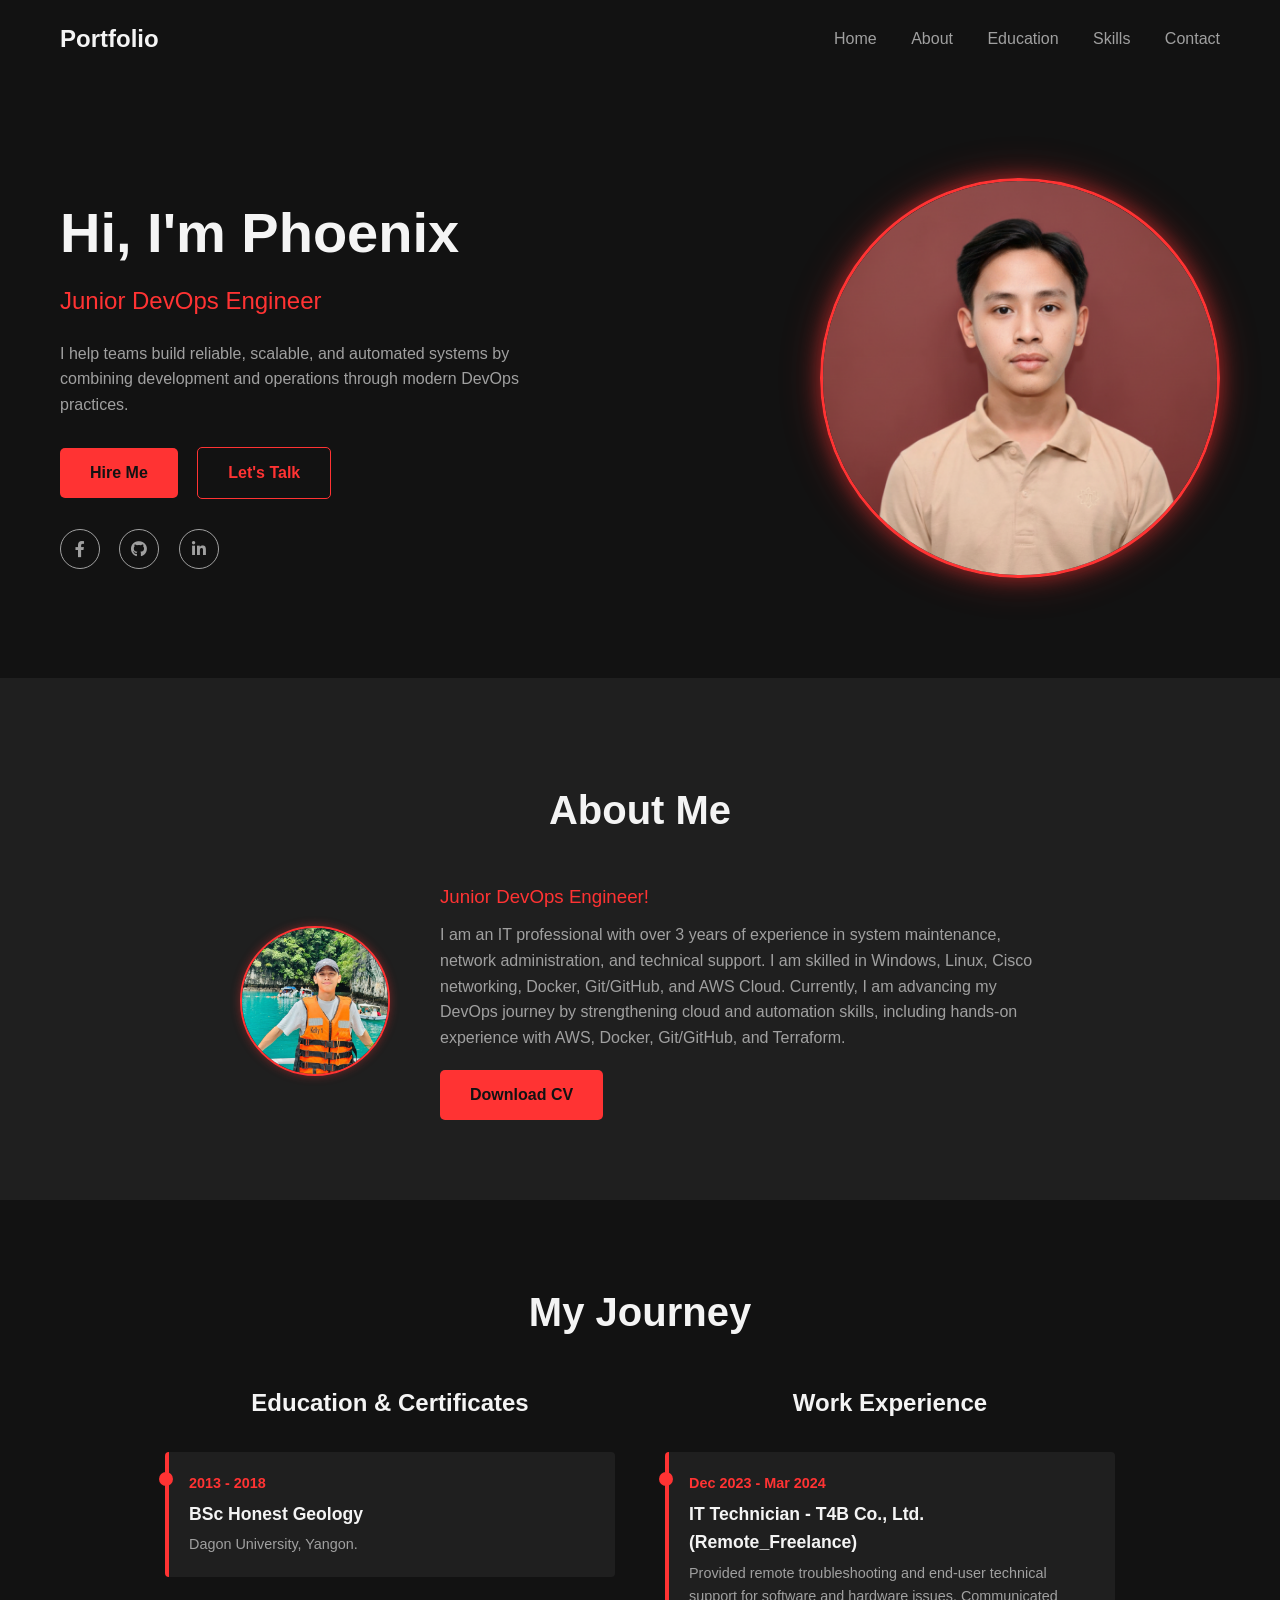
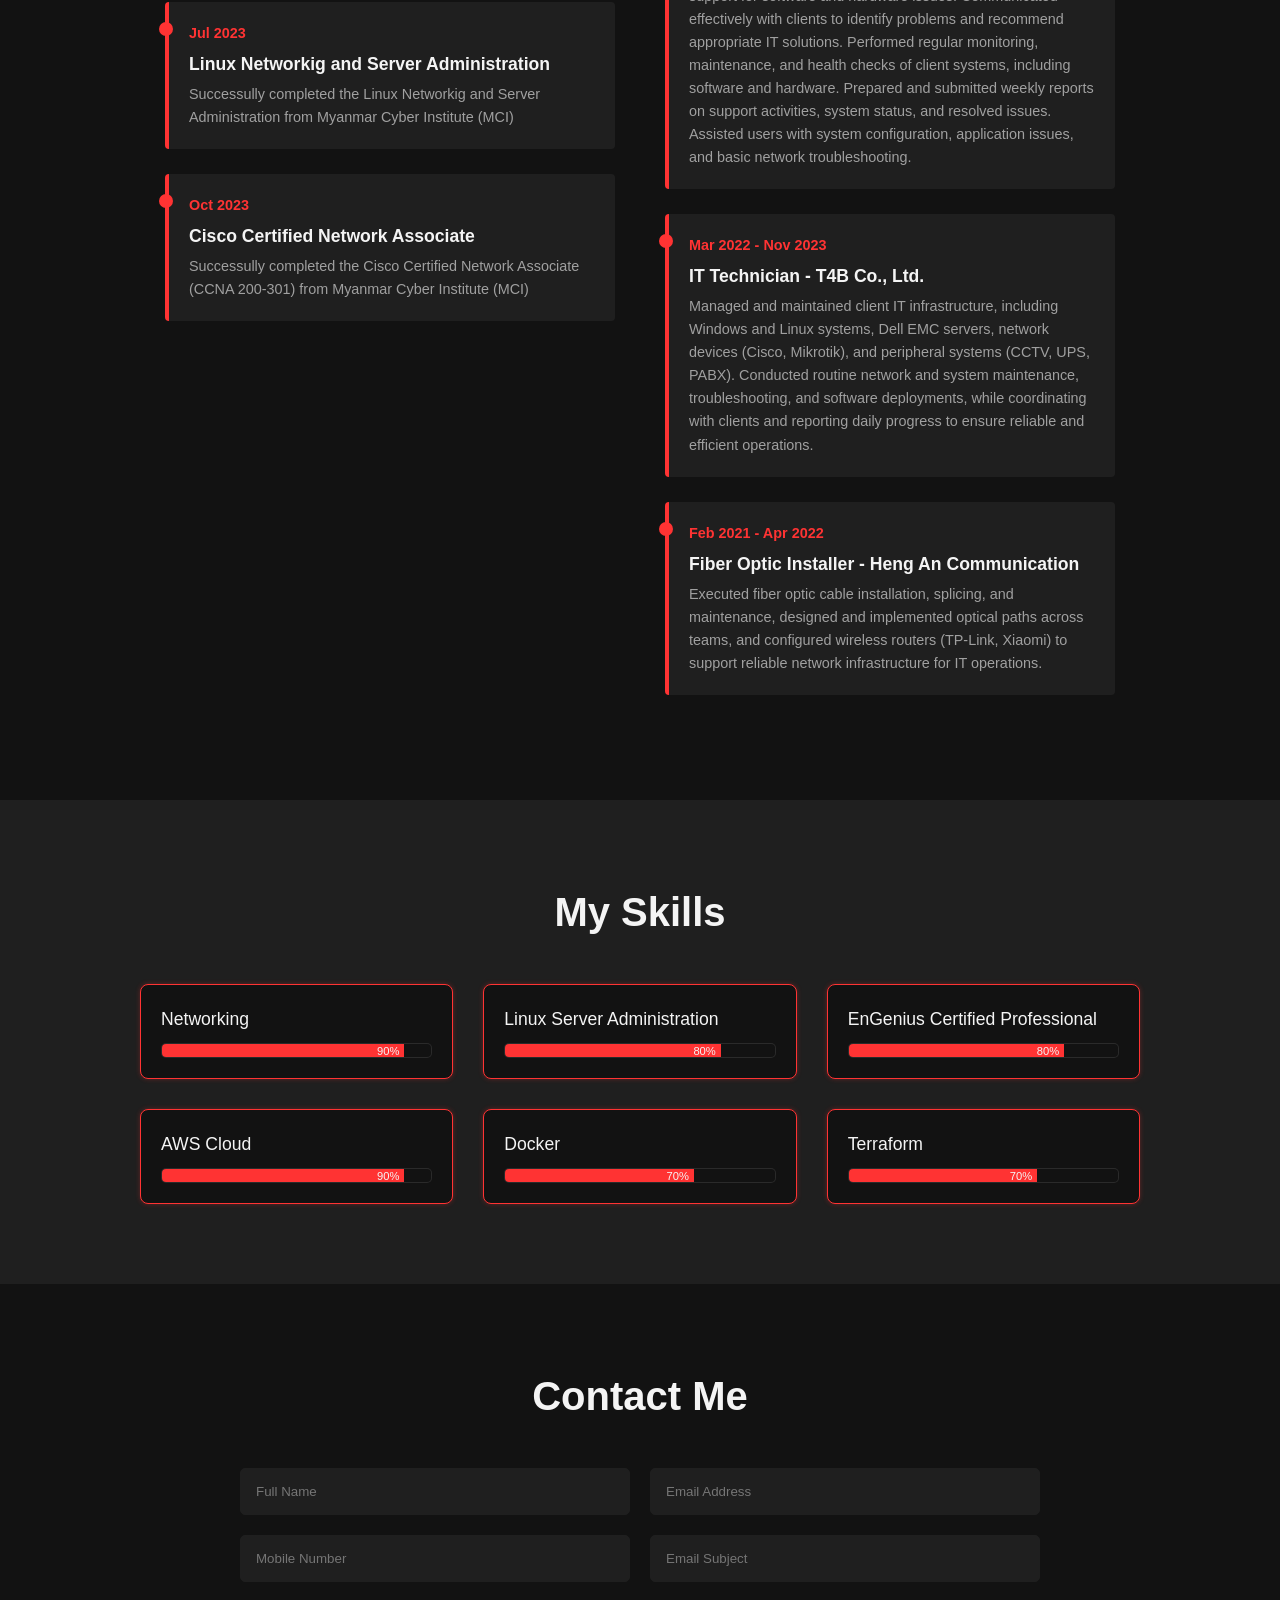
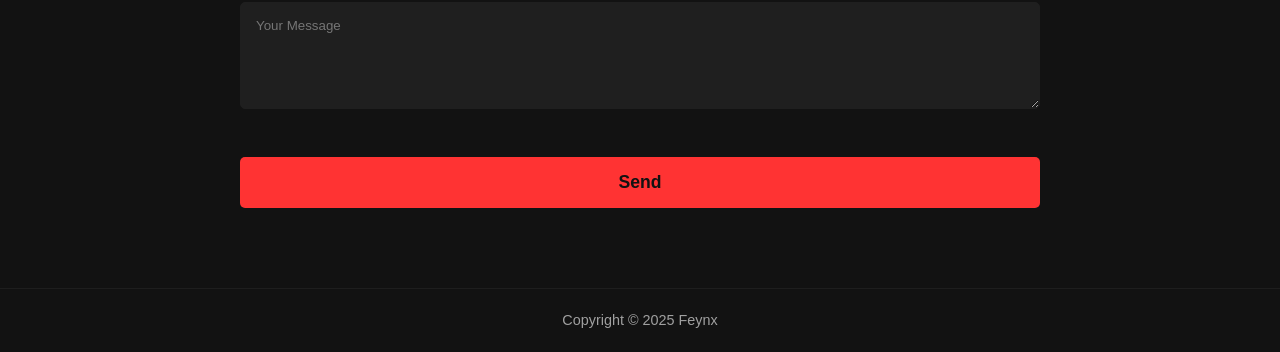
==== index.html @ b30b2238 "Revise IT Technician role details in index.html Updated job title and description for IT Technician " ====
<!DOCTYPE html>
<html lang="my">
<head>
    <meta charset="UTF-8">
    <meta name="viewport" content="width=device-width, initial-scale=1.0">
    <title>Phoenix | Junior DevOps Engineer</title>
    <link rel="stylesheet" href="style_jacob.css">
    <link rel="stylesheet" href="https://cdnjs.cloudflare.com/ajax/libs/font-awesome/6.0.0-beta3/css/all.min.css">
</head>
<body>

    <header class="navbar">
        <div class="container">
            <div class="logo">Portfolio</div>
            <nav>
                <a href="#home">Home</a>
                <a href="#about">About</a>
                <a href="#education">Education</a>
                <a href="#skills">Skills</a>
                <a href="#contact">Contact</a>
            </nav>
        </div>
    </header>

    <main>
        <section id="home" class="hero-section">
            <div class="container">
                <div class="hero-content">
                    <h1>Hi, I'm Phoenix</h1>
                    <h2>Junior DevOps Engineer</h2>
                    <p class="description">
                        I help teams build reliable, scalable, and automated systems by combining development and operations through modern DevOps practices.
                    </p>
                    <div class="hero-buttons">
                        <a href="https://www.linkedin.com/in/htet-wai-aung-769bb6223" target="_blank" class="btn-primary">Hire Me</a>
                        <a href="https://wa.me/+66950378786?text=Hello%2C%20I%20saw%20your%20portfolio%20and%20want%20to%20discuss%20a%20work-related%20matter%2E" target="_blank" class="btn-secondary">Let's Talk</a>
                    </div>
                    <div class="social-links">
                        <a href="https://www.facebook.com/htet.wai.aung.417763"><i class="fab fa-facebook-f"></i></a>
                        <a href="https://github.com/feynx"><i class="fab fa-github"></i></a>
                        <a href="www.linkedin.com/in/htet-wai-aung-769bb6223"><i class="fab fa-linkedin-in"></i></a>
                    </div>
                </div>
                <div class="hero-image">
                    <img src="profile1.jpg" alt="Jacob Aiden Photo">
                </div>
            </div>
        </section>

        <section id="about" class="about-section">
            <div class="container">
                <h2>About Me</h2>
                <div class="about-content-wrapper">
                    <div class="about-image">
                        <img src="profile2.jpg" alt="Jacob Aiden Photo">
                    </div>
                    <div class="about-content">
                        <h3>Junior DevOps Engineer!</h3>
                        <p>
                            I am an IT professional with over 3 years of experience in system maintenance, network administration, and technical support. I am skilled in Windows, Linux, Cisco networking, Docker, Git/GitHub, and AWS Cloud.
Currently, I am advancing my DevOps journey by strengthening cloud and automation skills, including hands-on experience with AWS, Docker, Git/GitHub, and Terraform.
                        </p>
                        <a href="phoenix_cv.pdf" download class="btn-readmore">Download CV</a>
                    </div>
                </div>
            </div>
        </section>

        <section id="education" class="journey-section">
    <div class="container">
        <h2>My Journey</h2>
        <div class="journey-timeline">
            
            <div class="timeline-column">
    <h3>Education & Certificates</h3> 
    <div class="timeline-item">
        <span class="timeline-date">2013 - 2018</span>
        <h4>BSc Honest Geology</h4>
        <p>Dagon University, Yangon.</p>
    </div>
    
    <div class="timeline-item">
        <span class="timeline-date">Jul 2023</span>
        <h4>Linux Networkig and Server Administration</h4>
        <p>Successully completed the Linux Networkig and Server Administration from Myanmar Cyber Institute (MCI)</p>
    </div>
    
    <div class="timeline-item">
        <span class="timeline-date">Oct 2023</span>
        <h4>Cisco Certified Network Associate </h4>
        <p>Successully completed the Cisco Certified Network Associate (CCNA 200-301) from Myanmar Cyber Institute (MCI) </p>
    </div>
    
</div>
            
            <div class="timeline-column">
                <h3>Work Experience</h3>
                
                <div class="timeline-item">
                    <span class="timeline-date">Dec 2023 - Mar 2024</span>
                    <h4>IT Technician - T4B Co., Ltd. (Remote_Freelance)</h4>
                    <p>Provided remote troubleshooting and end-user technical support for software and hardware issues. Communicated effectively with clients to identify problems and recommend appropriate IT solutions. Performed regular monitoring, maintenance, and health checks of client systems, including software and hardware. Prepared and submitted weekly reports on support activities, system status, and resolved issues. Assisted users with system configuration, application issues, and basic network troubleshooting.</p>
                </div>
                
                <div class="timeline-item">
                    <span class="timeline-date">Mar 2022 - Nov 2023</span>
                    <h4>IT Technician - T4B Co., Ltd.</h4>
                    <p>Managed and maintained client IT infrastructure, including Windows and Linux systems, Dell EMC servers, network devices (Cisco, Mikrotik), and peripheral systems (CCTV, UPS, PABX). Conducted routine network and system maintenance, troubleshooting, and software deployments, while coordinating with clients and reporting daily progress to ensure reliable and efficient operations.</p>
                </div>
                
                 <div class="timeline-item">
                    <span class="timeline-date">Feb 2021 - Apr 2022</span>
                    <h4>Fiber Optic Installer - Heng An Communication</h4>
                    <p>Executed fiber optic cable installation, splicing, and maintenance, designed and implemented optical paths across teams, and configured wireless routers (TP-Link, Xiaomi) to support reliable network infrastructure for IT operations.</p>
                </div>
                
            </div>
        </div>
    </div>
</section>

        <section id="skills" class="skills-section">
    <div class="container">
        <h2>My Skills</h2>
        
        <div class="skills-grid-new"> 
            
            <div class="skill-item">
                <h3>Networking</h3>
                <div class="bar-container"><div class="bar-fill" style="width: 90%;">90%</div></div>
            </div>
            
            <div class="skill-item">
                <h3>Linux Server Administration</h3>
                <div class="bar-container"><div class="bar-fill" style="width: 80%;">80%</div></div>
            </div>
            
            <div class="skill-item">
                <h3>EnGenius Certified Professional</h3>
                <div class="bar-container"><div class="bar-fill" style="width: 80%;">80%</div></div>
            </div>
            
            <div class="skill-item">
                <h3>AWS Cloud</h3>
                <div class="bar-container"><div class="bar-fill" style="width: 90%;">90%</div></div>
            </div>
            
            <div class="skill-item">
                <h3>Docker</h3>
                <div class="bar-container"><div class="bar-fill" style="width: 70%;">70%</div></div>
            </div>
            
            <div class="skill-item">
                <h3>Terraform</h3>
                <div class="bar-container"><div class="bar-fill" style="width: 70%;">70%</div></div>
            </div>

        </div> </div>
</section>

        <section id="contact" class="contact-section">
            <div class="container">
                <h2>Contact Me</h2>
                <form class="contact-form">
                    <div class="form-row">
                        <input type="text" placeholder="Full Name" required>
                        <input type="email" placeholder="Email Address" required>
                    </div>
                    <div class="form-row">
                        <input type="text" placeholder="Mobile Number" required>
                        <input type="text" placeholder="Email Subject" required>
                    </div>
                    <textarea placeholder="Your Message" rows="5" required></textarea>
                    <button type="submit" class="btn-submit">Send</button>
                </form>
            </div>
        </section>
    </main>

    <footer>
        <div class="container">
            <p>Copyright © 2025 Feynx</p>
        </div>
    </footer>

</body>
</html>
---- style_jacob.css ----
/* Custom Properties / Variables - Red & Black Theme */
:root {
    --primary-color: #ff3333; /* အနီရောင် (Red) */
    --secondary-color: #c00000; /* ပိုနက်တဲ့ အနီရောင် */
    --bg-dark: #121212; /* နောက်ခံအနက်ရောင် */
    --bg-card: #1f1f1f; /* ကဒ်နောက်ခံ နက်ပြာရောင် */
    --text-light: #f4f4f4; /* စာသားအဖြူရောင် */
    --text-grey: #a0a0a0; /* စာသားမီးခိုးရောင် */
    --font-family: 'Poppins', sans-serif;
}

/* Base Styles */
* {
    margin: 0;
    padding: 0;
    box-sizing: border-box;
}

body {
    background-color: var(--bg-dark);
    color: var(--text-light);
    font-family: var(--font-family);
    line-height: 1.6;
}

a {
    color: var(--primary-color);
    text-decoration: none;
}

.container {
    max-width: 1200px;
    margin: 0 auto;
    padding: 0 20px;
}

section {
    padding: 80px 0;
}

h1, h2, h3 {
    margin-bottom: 20px;
}

h1 { font-size: 3em; }
h2 { font-size: 2.5em; text-align: center; }

h1 strong, h2 strong, h3 strong {
    color: var(--primary-color);
}

/* Buttons */
.btn-primary, .btn-secondary, .btn-submit, .btn-readmore {
    display: inline-block;
    padding: 12px 30px;
    border-radius: 5px;
    font-weight: 600;
    transition: background-color 0.3s, color 0.3s, border 0.3s;
    cursor: pointer;
    border: none;
    text-align: center;
}

.btn-primary {
    background-color: var(--primary-color);
    color: var(--bg-dark);
    margin-right: 15px;
}

.btn-primary:hover {
    background-color: var(--secondary-color);
    color: var(--text-light);
}

.btn-secondary {
    background: none;
    border: 1px solid var(--primary-color);
    color: var(--primary-color);
}
.btn-secondary:hover {
    background-color: var(--primary-color);
    color: var(--bg-dark);
}

.btn-readmore {
    background-color: var(--primary-color);
    color: var(--bg-dark);
    margin-top: 20px;
}
.btn-readmore:hover {
    background-color: var(--secondary-color);
}

.btn-submit {
    background-color: var(--primary-color);
    color: var(--bg-dark);
    padding: 15px 30px;
    font-size: 1.1em;
    width: 100%;
    margin-top: 20px;
}

/* Navigation Bar */
.navbar {
    background-color: var(--bg-dark);
    padding: 20px 0;
    position: sticky;
    top: 0;
    z-index: 100;
}

.navbar .container {
    display: flex;
    justify-content: space-between;
    align-items: center;
}

.navbar .logo {
    font-size: 1.5em;
    font-weight: bold;
    color: var(--text-light);
}

.navbar nav a {
    margin-left: 30px;
    color: var(--text-grey);
    font-weight: 500;
    transition: color 0.3s;
}

.navbar nav a:hover {
    color: var(--primary-color);
}

/* Hero Section */
.hero-section {
    padding: 100px 0;
}

.hero-section .container {
    display: flex;
    align-items: center;
    justify-content: space-between;
    gap: 50px;
}

.hero-content h1 {
    font-size: 3.5em;
    margin-bottom: 5px;
}

.hero-content h2 {
    color: var(--primary-color);
    font-size: 1.5em;
    font-weight: 400;
    text-align: left;
    margin-bottom: 20px;
}
.hero-content .description {
    color: var(--text-grey);
    margin-bottom: 30px;
    max-width: 500px;
}

.hero-image {
    width: 400px;
    height: 400px;
    border-radius: 50%;
    overflow: hidden;
    position: relative;
    /* Glow Effect and Border */
    box-shadow: 
        0 0 20px rgba(255, 51, 51, 0.5), 
        0 0 40px rgba(255, 51, 51, 0.3);
    border: 3px solid var(--primary-color);
}

.hero-image img {
    width: 100%;
    height: 100%;
    object-fit: cover;
    display: block;
}

.social-links {
    margin-top: 30px;
}
.social-links a {
    display: inline-flex;
    justify-content: center;
    align-items: center;
    width: 40px;
    height: 40px;
    border-radius: 50%;
    border: 1px solid var(--text-grey);
    color: var(--text-grey);
    margin-right: 15px;
    transition: all 0.3s;
}
.social-links a:hover {
    background-color: var(--primary-color);
    border-color: var(--primary-color);
    color: var(--bg-dark);
}

/* About Section */
.about-section {
    background-color: var(--bg-card);
    padding-top: 100px; /* ပုံစံတူစေရန် padding ချိန်ညှိသည် */
}

.about-content-wrapper {
    display: flex;
    align-items: center;
    justify-content: center;
    gap: 50px;
    margin-top: 40px;
}

.about-image {
    width: 150px;
    height: 150px;
    border-radius: 50%;
    overflow: hidden;
    border: 2px solid var(--primary-color);
    /* Glow Effect */
    box-shadow: 0 0 10px rgba(255, 51, 51, 0.4);
}

.about-image img {
    width: 100%;
    height: 100%;
    object-fit: cover;
    display: block;
}

.about-content {
    max-width: 600px;
}

.about-content h3 {
    text-align: left;
    color: var(--primary-color);
    font-weight: 500;
    margin-bottom: 10px;
}
.about-content p {
    color: var(--text-grey);
}

/* Journey Section (Timeline) */
.journey-section {
    background-color: var(--bg-dark);
}

.journey-timeline {
    display: flex;
    gap: 50px;
    justify-content: center;
    margin-top: 40px;
}

.timeline-column {
    flex: 1;
    max-width: 450px;
}

.timeline-column h3 {
    text-align: center;
    color: var(--text-light);
    margin-bottom: 30px;
    font-size: 1.5em;
}

.timeline-item {
    background-color: var(--bg-card);
    padding: 20px;
    border-left: 4px solid var(--primary-color);
    border-radius: 4px;
    margin-bottom: 25px;
    position: relative;
}

.timeline-item::before {
    content: '';
    position: absolute;
    left: -10px;
    top: 20px;
    width: 14px;
    height: 14px;
    background-color: var(--primary-color);
    border-radius: 50%;
    z-index: 1;
}

.timeline-date {
    display: block;
    font-size: 0.9em;
    color: var(--primary-color);
    font-weight: 600;
    margin-bottom: 5px;
}

.timeline-item h4 {
    font-size: 1.1em;
    margin-top: 0;
    margin-bottom: 5px;
}

.timeline-item p {
    color: var(--text-grey);
    font-size: 0.9em;
}

/* Skills Section */
.skills-section {
    background-color: var(--bg-card);
}

.skills-grid {
    display: flex;
    gap: 50px;
    justify-content: center;
    margin-top: 40px;
}

.skill-column {
    flex: 1;
    max-width: 450px;
}

.skill-column h3 {
    text-align: left;
    margin-bottom: 20px;
    border-bottom: 2px solid var(--primary-color);
    padding-bottom: 10px;
}

.skill-bar {
    margin-bottom: 20px;
}

.skill-bar p {
    color: var(--text-light);
    margin-bottom: 5px;
    font-weight: 500;
}

.bar-container {
    background-color: var(--bg-dark);
    height: 10px;
    border-radius: 5px;
    overflow: hidden;
}

.bar-fill {
    height: 100%;
    background-color: var(--primary-color);
    color: var(--text-light);
    font-size: 0.7em;
    text-align: right;
    padding-right: 5px;
    line-height: 10px;
    transition: width 1s ease-out;
}

/* Contact Section */
.contact-section {
    background-color: var(--bg-dark);
}

.contact-form {
    max-width: 800px;
    margin: 40px auto 0;
}

.contact-form input[type="text"],
.contact-form input[type="email"],
.contact-form textarea {
    width: 100%;
    padding: 15px;
    margin-bottom: 20px;
    background-color: var(--bg-card);
    border: 1px solid var(--bg-card);
    color: var(--text-light);
    border-radius: 5px;
    font-family: var(--font-family);
}

.contact-form .form-row {
    display: flex;
    gap: 20px;
}

.contact-form .form-row input {
    flex: 1;
}

/* Footer */
footer {
    background-color: var(--bg-dark);
    padding: 20px 0;
    text-align: center;
    border-top: 1px solid rgba(255, 255, 255, 0.05);
}

footer p {
    color: var(--text-grey);
    font-size: 0.9em;
}

/* Media Queries for Responsiveness */
@media (max-width: 992px) {
    .journey-timeline, .skills-grid {
        flex-direction: column;
        align-items: center;
    }
    .timeline-column, .skill-column {
        max-width: 100%;
    }
}

@media (max-width: 768px) {
    .hero-section .container {
        flex-direction: column;
        text-align: center;
    }
    .hero-image {
        order: -1;
        margin-bottom: 30px;
    }

    .about-content-wrapper {
        flex-direction: column;
        text-align: center;
    }

    .contact-form .form-row {
        flex-direction: column;
        gap: 0;
    }
    
    .navbar nav {
        display: none;
    }
}
/* ======================================================= */
/* --- SKILLS SECTION (3 Column Grid - New Style) --- */
/* ======================================================= */

/*
   * သတိပြုရန်: 
   * ယခင် .skills-grid နှင့် .skill-column အတွက်ရှိသော CSS 
   * ကုဒ်များကို ဖျက်/ပိတ် (Comment Out) ပြီးမှ 
   * အောက်ပါ ကုဒ်ကို ထည့်သွင်းသင့်ပါသည်။
*/

.skills-section {
    /* Background အရောင်ကို အနက်ရောင်ပြောင်းရန် (မူရင်း BG Card အရောင်) */
    background-color: var(--bg-card); 
}

.skills-section h2 {
    /* ခေါင်းစဉ်ကို စာမျက်နှာအလယ်မှာ ထားသည် */
    text-align: center;
}

.skills-grid-new {
    display: grid;
    /* 3 Column Layout ကို 1fr (ညီတူညီမျှ) အနေနဲ့ သတ်မှတ်ခြင်း */
    grid-template-columns: repeat(3, 1fr); 
    gap: 30px; /* Item များကြား ခြားနားမှု */
    margin-top: 40px;
    max-width: 1000px; /* Grid ကို ပိုမိုကြီးမားစေပြီး အလယ်မှာ ထားသည် */
    margin-left: auto;
    margin-right: auto;
}

.skill-item {
    background-color: var(--bg-dark); /* Item နောက်ခံအရောင် */
    padding: 20px;
    border-radius: 8px;
    /* Border Glow Effect အနီရောင် ထည့်သွင်းခြင်း */
    border: 1px solid var(--primary-color);
    box-shadow: 0 0 5px rgba(255, 51, 51, 0.3);
    transition: transform 0.3s;
}

.skill-item:hover {
    transform: translateY(-5px); /* Hover Effect ထည့်သည် */
    box-shadow: 0 0 15px rgba(255, 51, 51, 0.5);
}

.skill-item h3 {
    text-align: left;
    margin-bottom: 10px;
    font-size: 1.1em;
    font-weight: 500;
}

/* Skill Bar ပုံစံများ */
.bar-container {
    background-color: var(--bg-dark);
    height: 15px;
    border-radius: 5px;
    overflow: hidden;
    border: 1px solid rgba(255, 255, 255, 0.1);
}

.bar-fill {
    height: 100%;
    background-color: var(--primary-color);
    color: var(--text-light);
    font-size: 0.7em;
    text-align: right;
    padding-right: 5px;
    line-height: 15px;
    transition: width 1s ease-out;
}

/* Mobile အတွက် ချိန်ညှိခြင်း (Responsiveness) */
@media (max-width: 1024px) {
    .skills-grid-new {
        grid-template-columns: repeat(2, 1fr); /* နေရာကျဉ်းရင် ၂ ကော်လံ ပြောင်းသည် */
    }
}
@media (max-width: 600px) {
    .skills-grid-new {
        grid-template-columns: 1fr; /* ဖုန်းမှာဆိုရင် ၁ ကော်လံ ပြောင်းသည် */
        gap: 20px;
    }
}
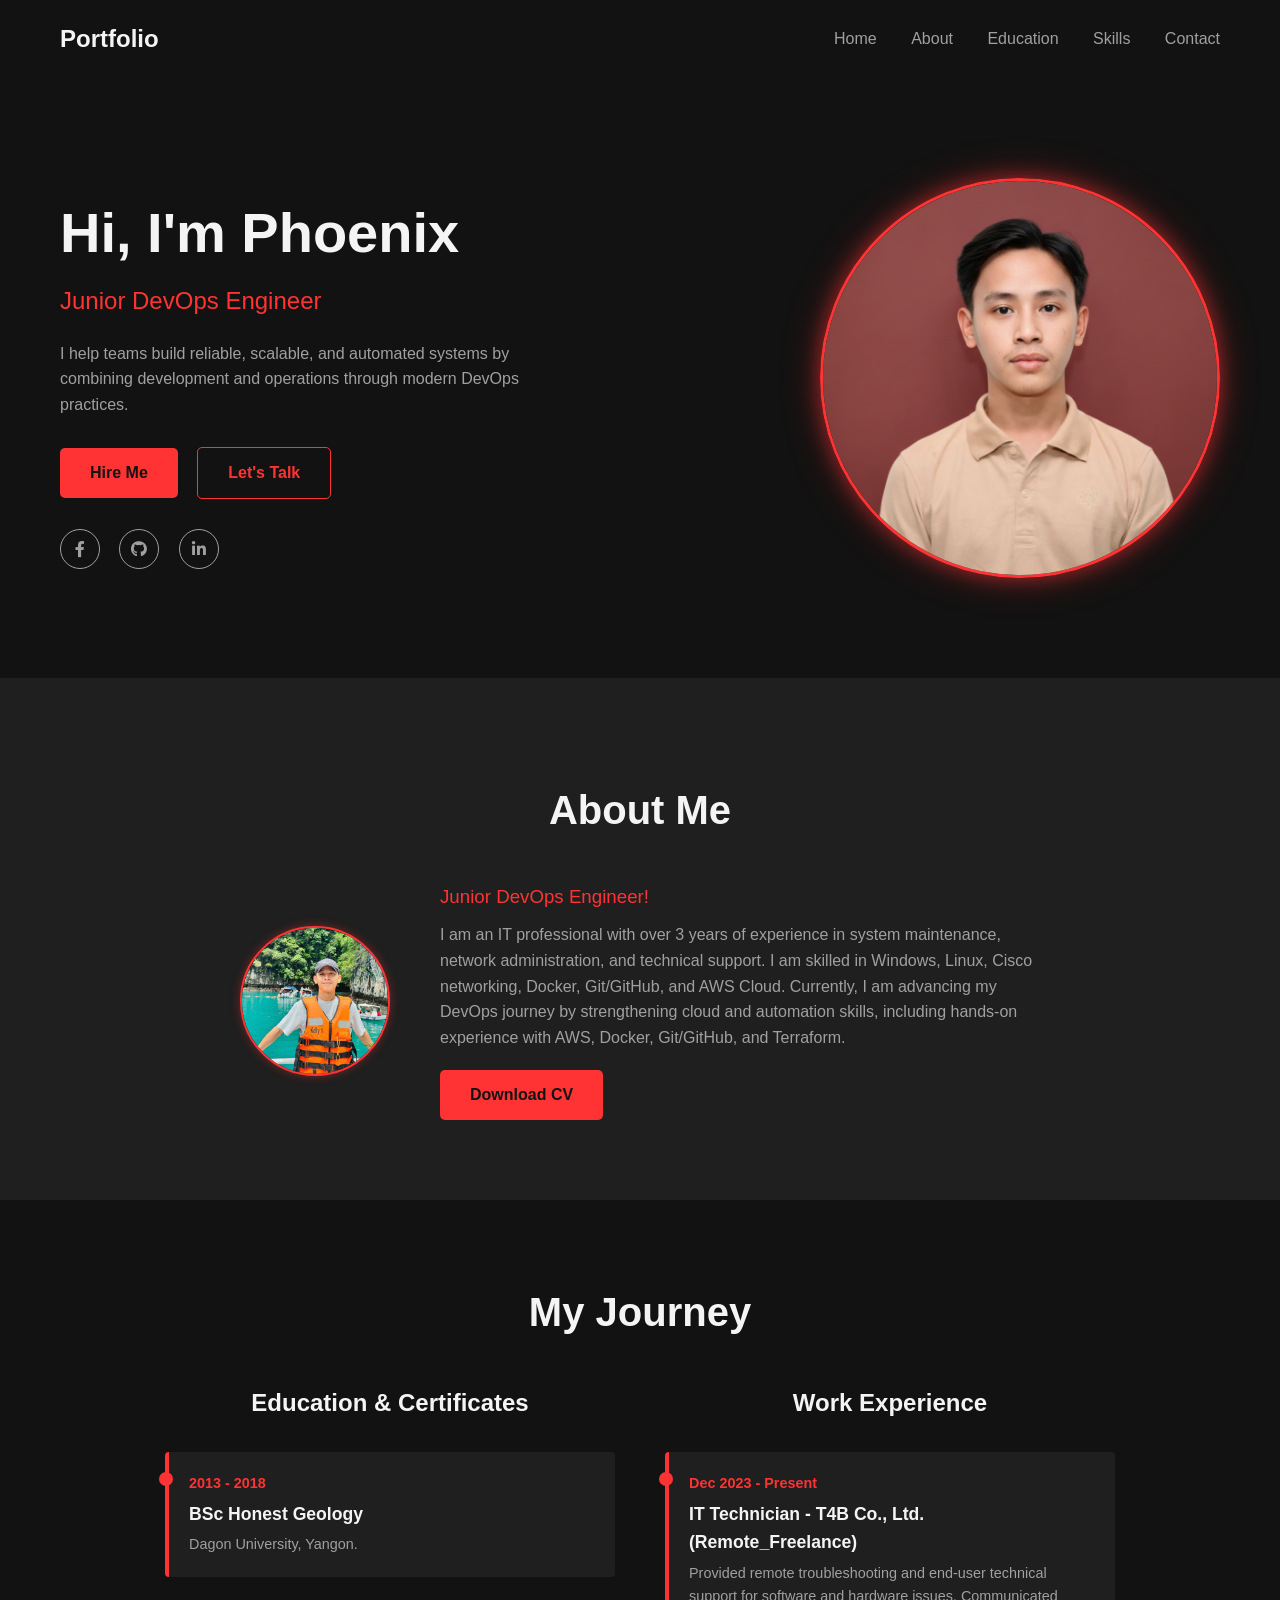
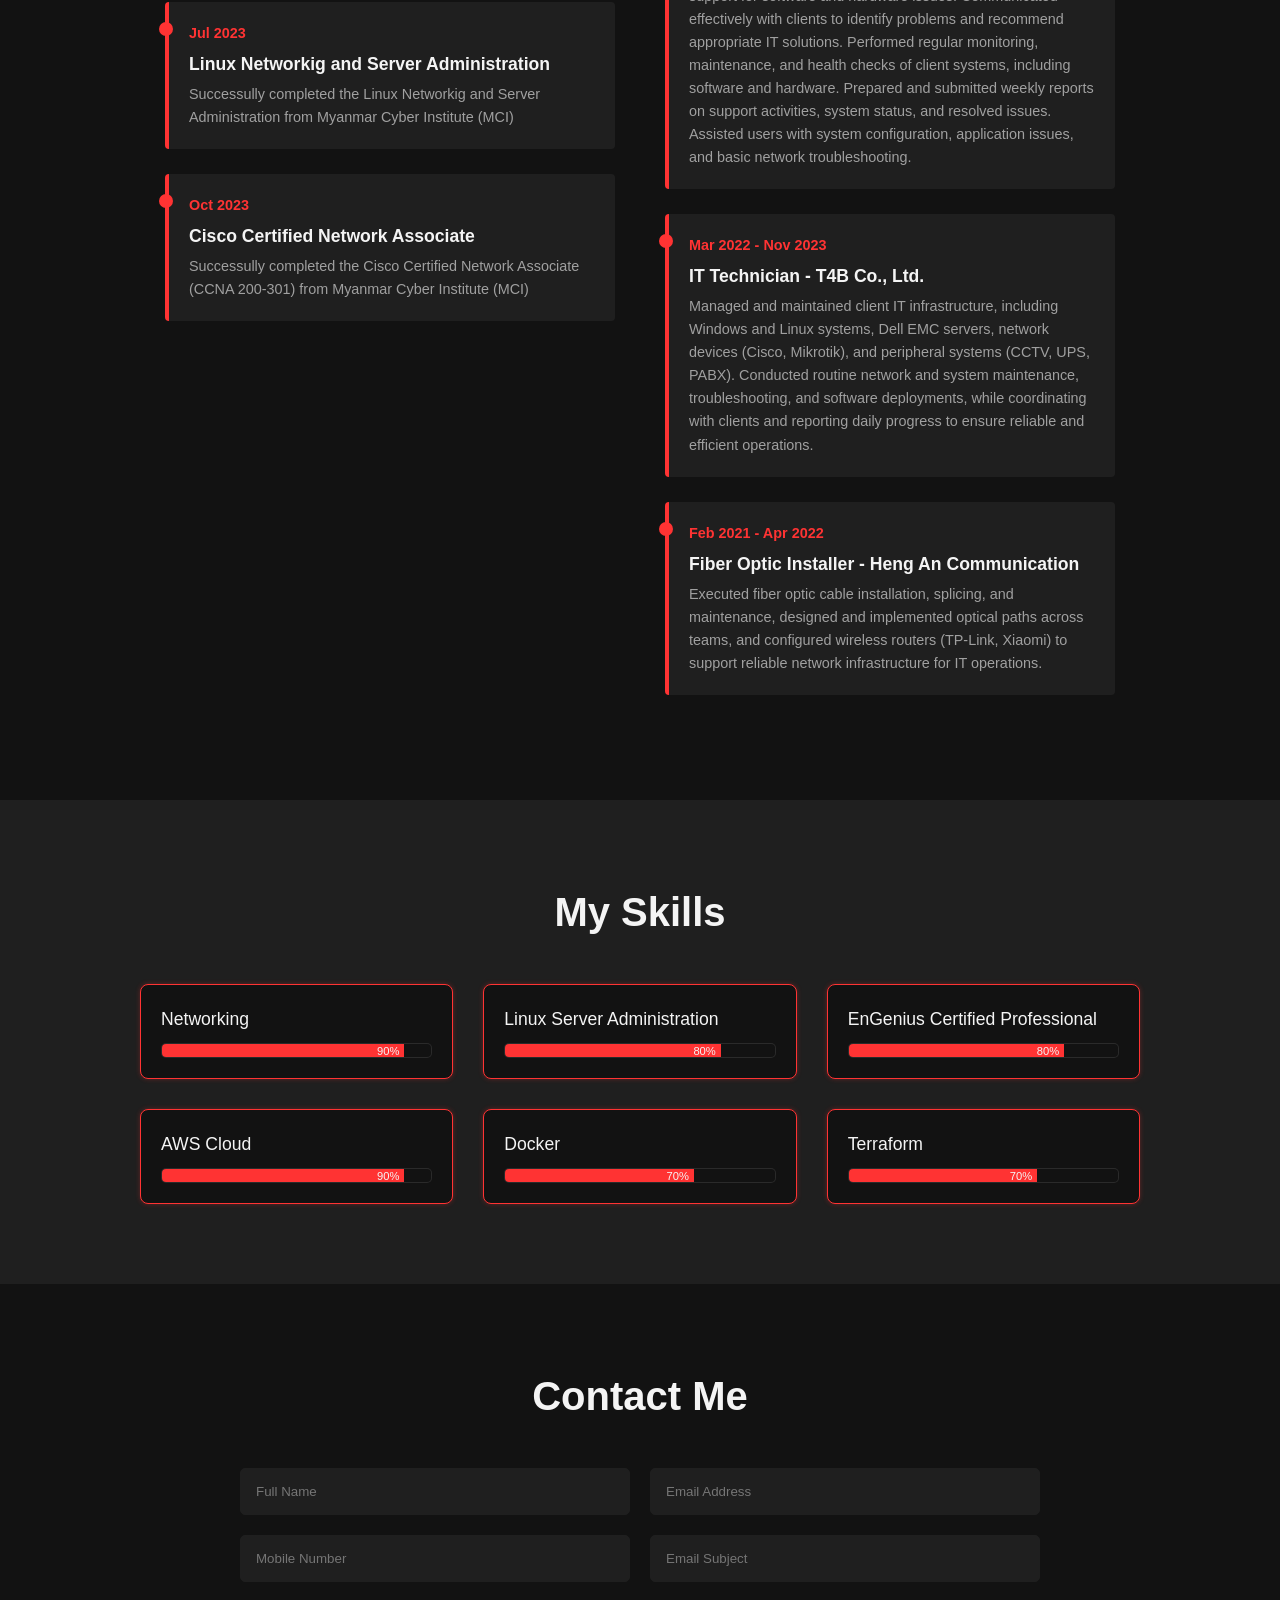
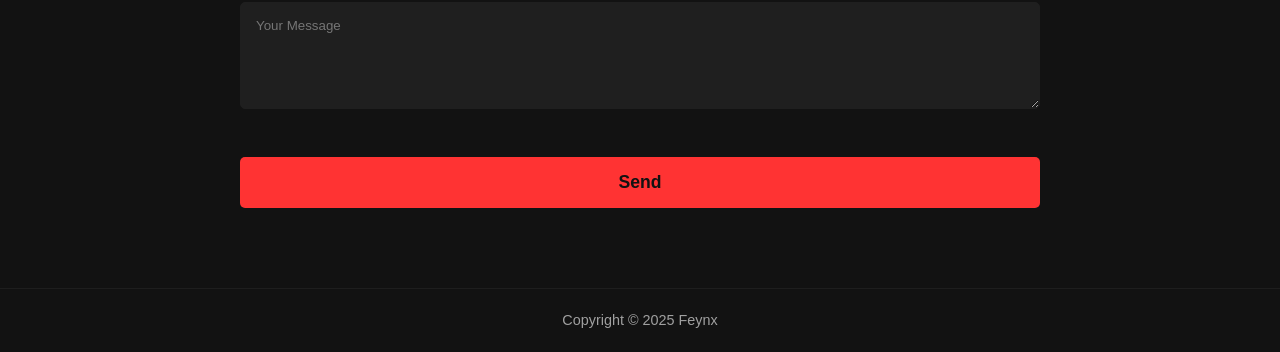
==== commit fba357c6: "Update timeline date from 'Mar 2024' to 'Present'" ====
--- a/index.html
+++ b/index.html
@@ -97,7 +97,7 @@
                 <h3>Work Experience</h3>
                 
                 <div class="timeline-item">
-                    <span class="timeline-date">Dec 2023 - Mar 2024</span>
+                    <span class="timeline-date">Dec 2023 - Present</span>
                     <h4>IT Technician - T4B Co., Ltd. (Remote_Freelance)</h4>
                     <p>Provided remote troubleshooting and end-user technical support for software and hardware issues. Communicated effectively with clients to identify problems and recommend appropriate IT solutions. Performed regular monitoring, maintenance, and health checks of client systems, including software and hardware. Prepared and submitted weekly reports on support activities, system status, and resolved issues. Assisted users with system configuration, application issues, and basic network troubleshooting.</p>
                 </div>
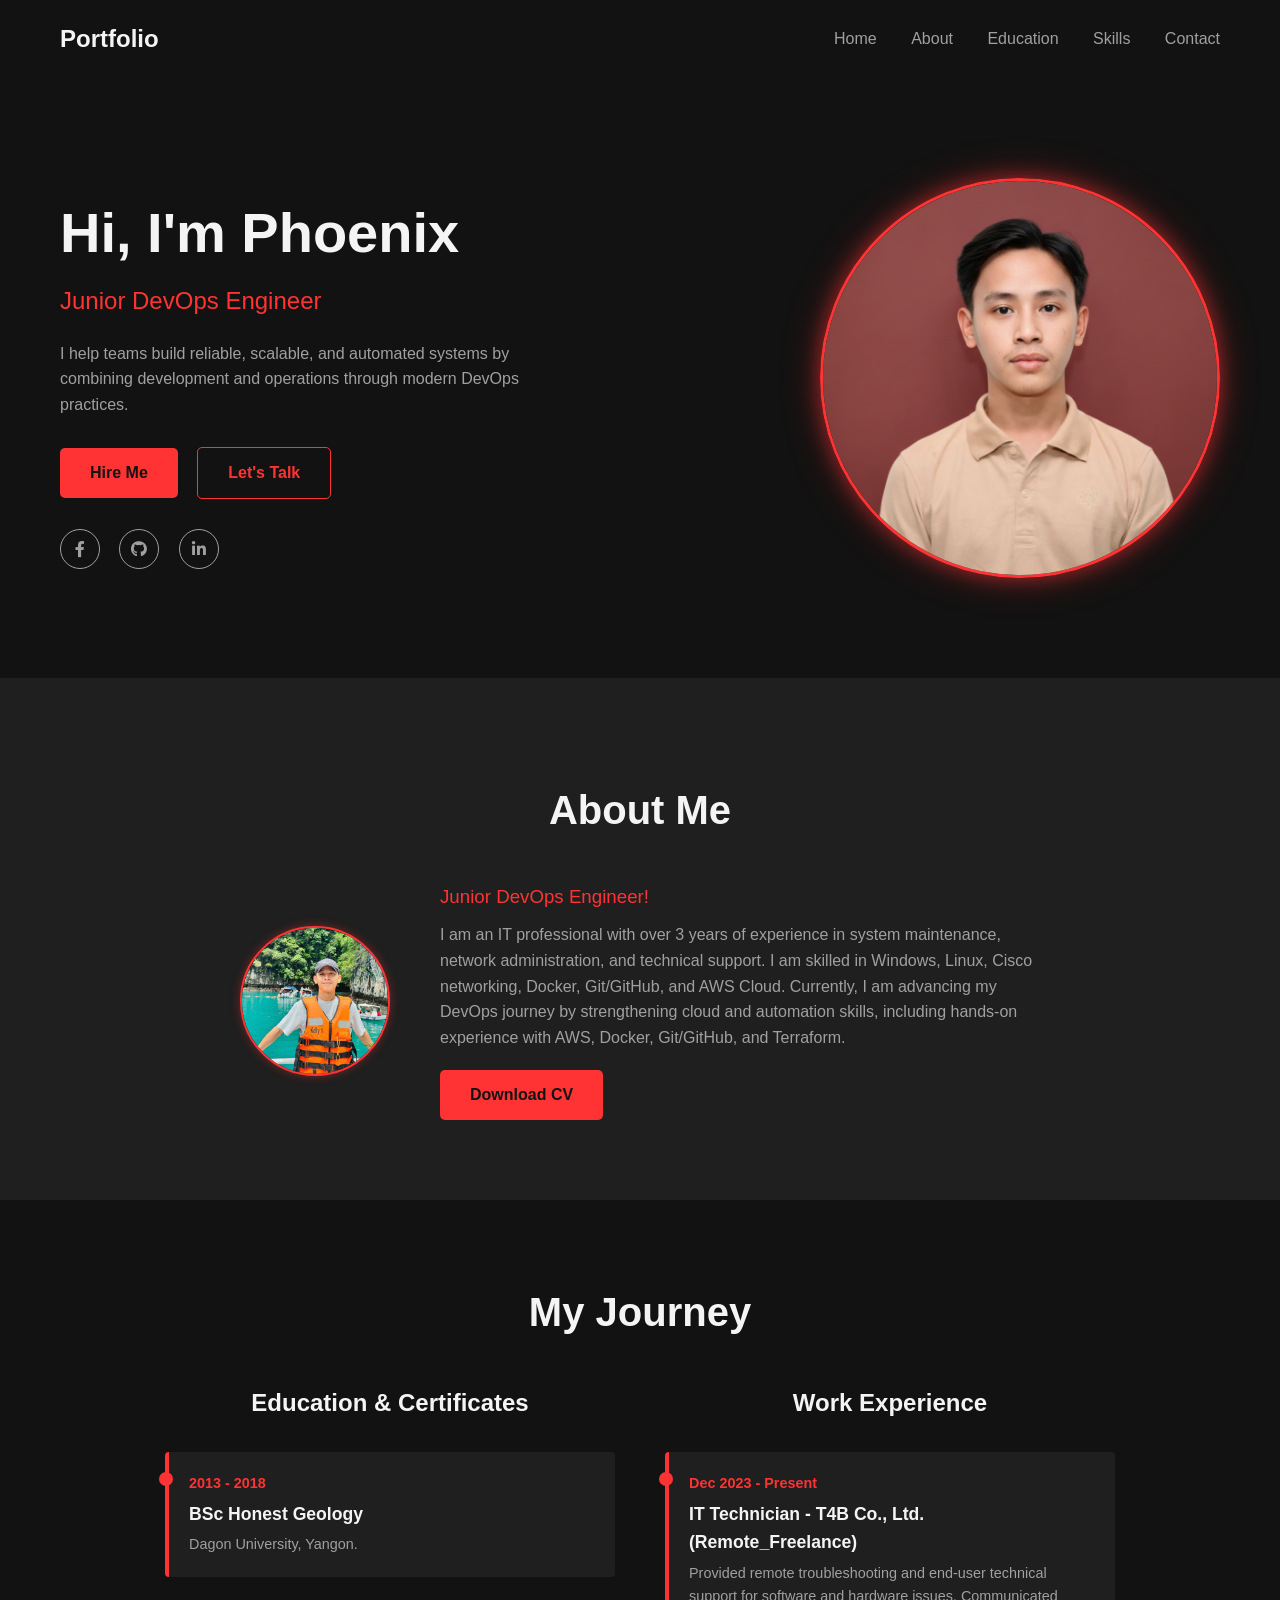
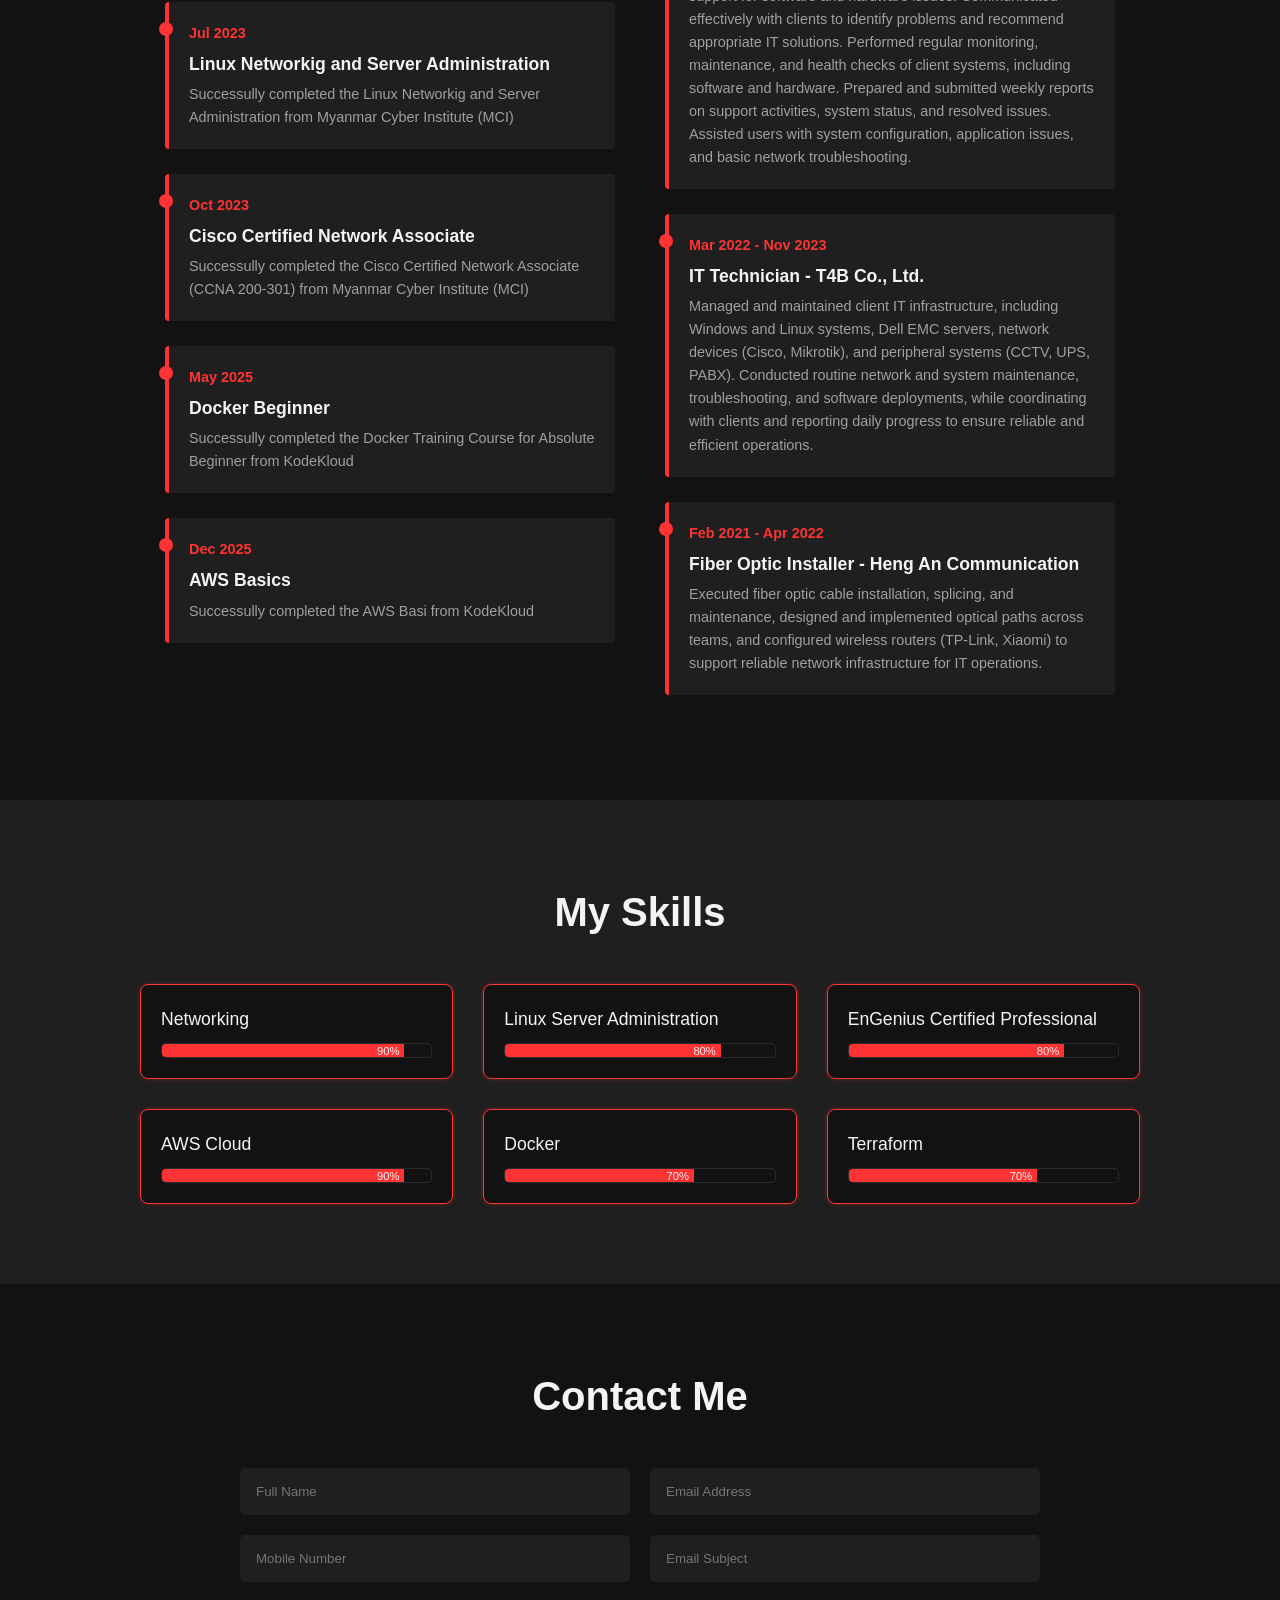
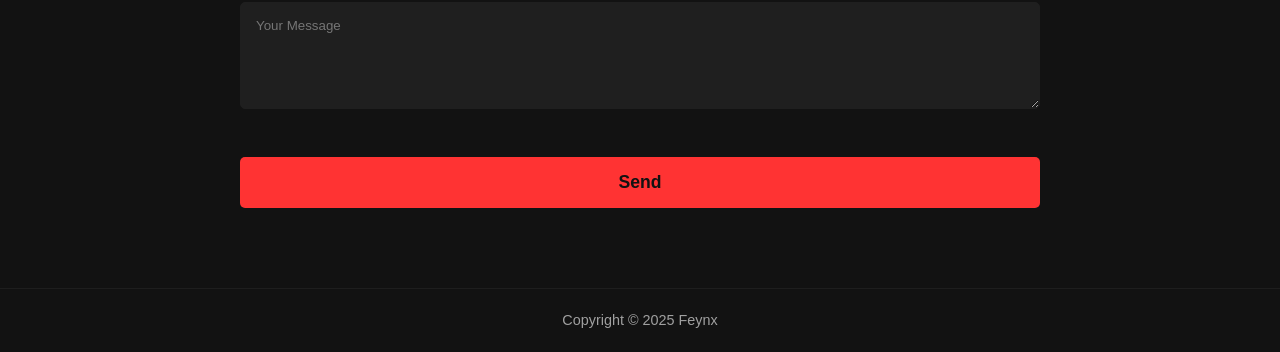
==== commit 0b321420: "Add new timeline items for Docker and AWS courses" ====
--- a/index.html
+++ b/index.html
@@ -91,6 +91,18 @@
         <p>Successully completed the Cisco Certified Network Associate (CCNA 200-301) from Myanmar Cyber Institute (MCI) </p>
     </div>
     
+    <div class="timeline-item">
+        <span class="timeline-date">May 2025</span>
+        <h4>Docker Beginner </h4>
+        <p>Successully completed the Docker Training Course for Absolute Beginner from KodeKloud </p>
+    </div>
+
+    <div class="timeline-item">
+        <span class="timeline-date">Dec 2025</span>
+        <h4>AWS Basics </h4>
+        <p>Successully completed the AWS Basi from KodeKloud </p>
+    </div>
+                
 </div>
             
             <div class="timeline-column">
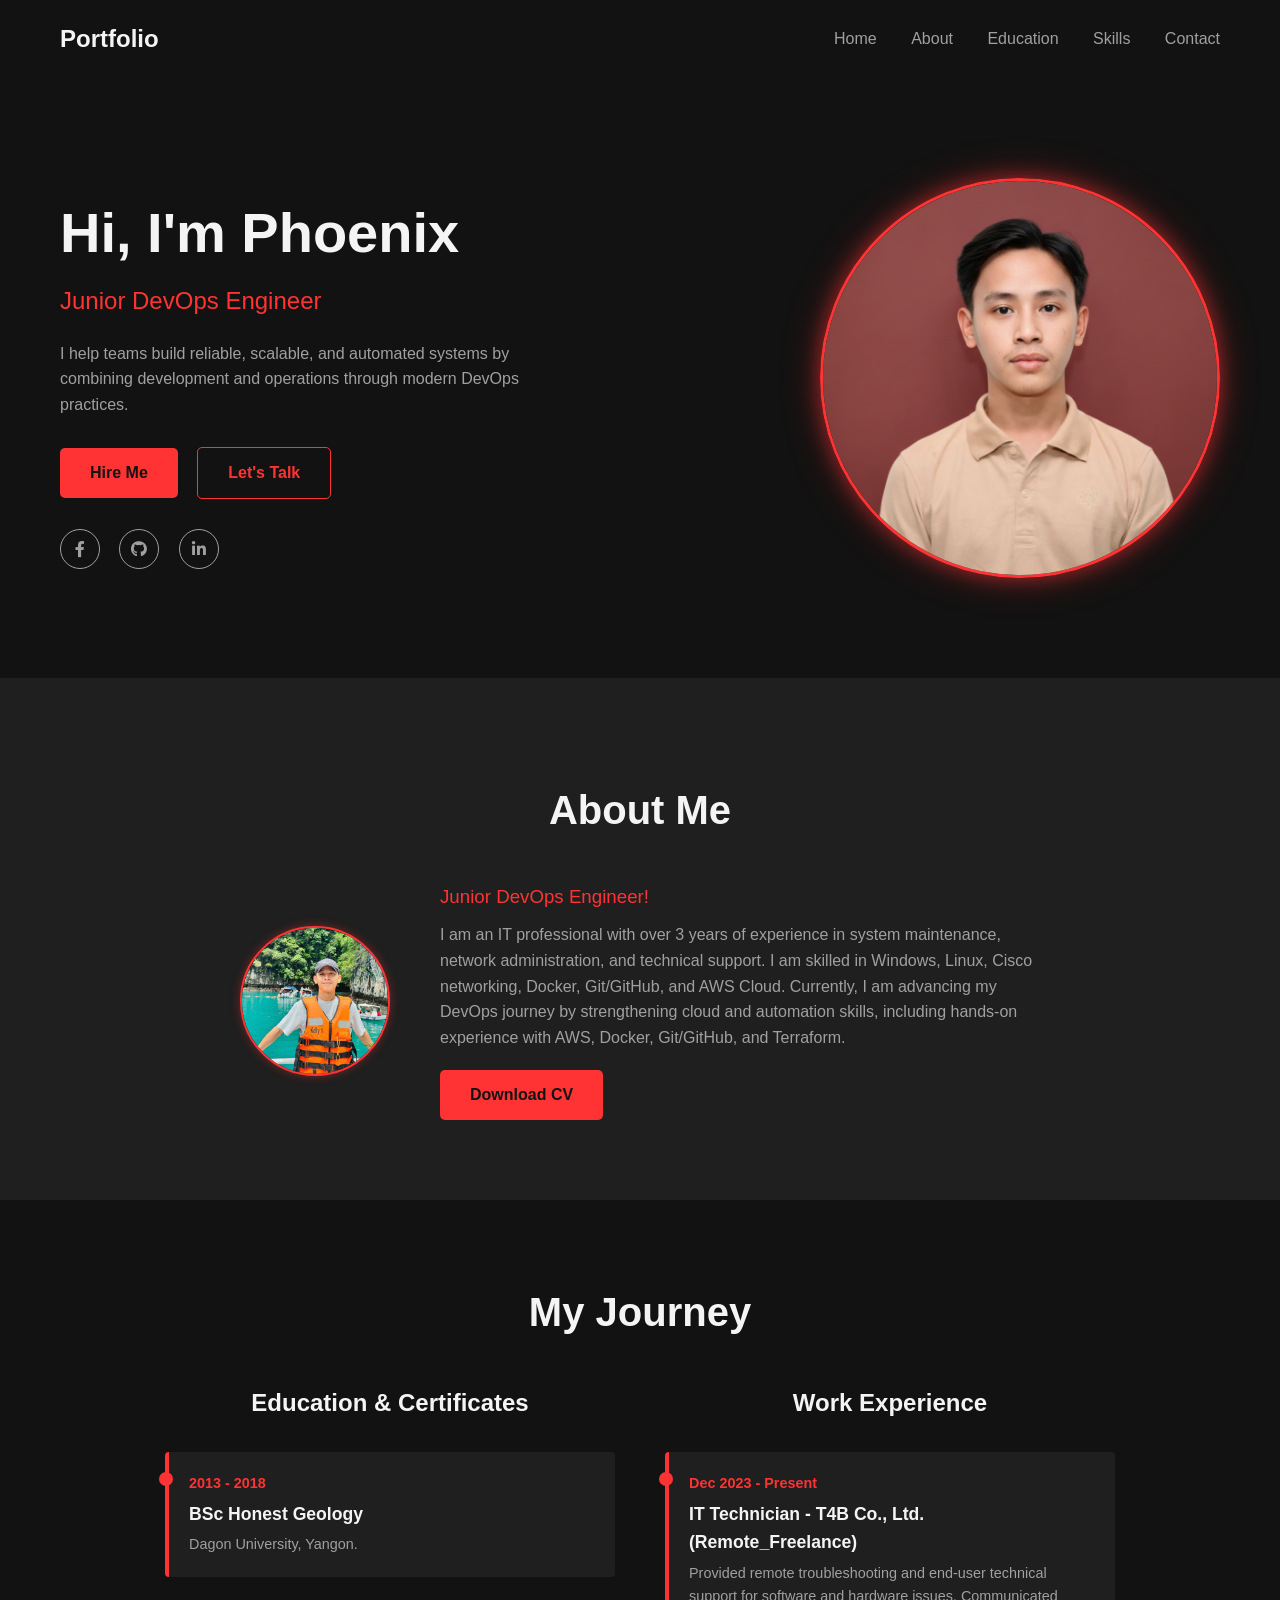
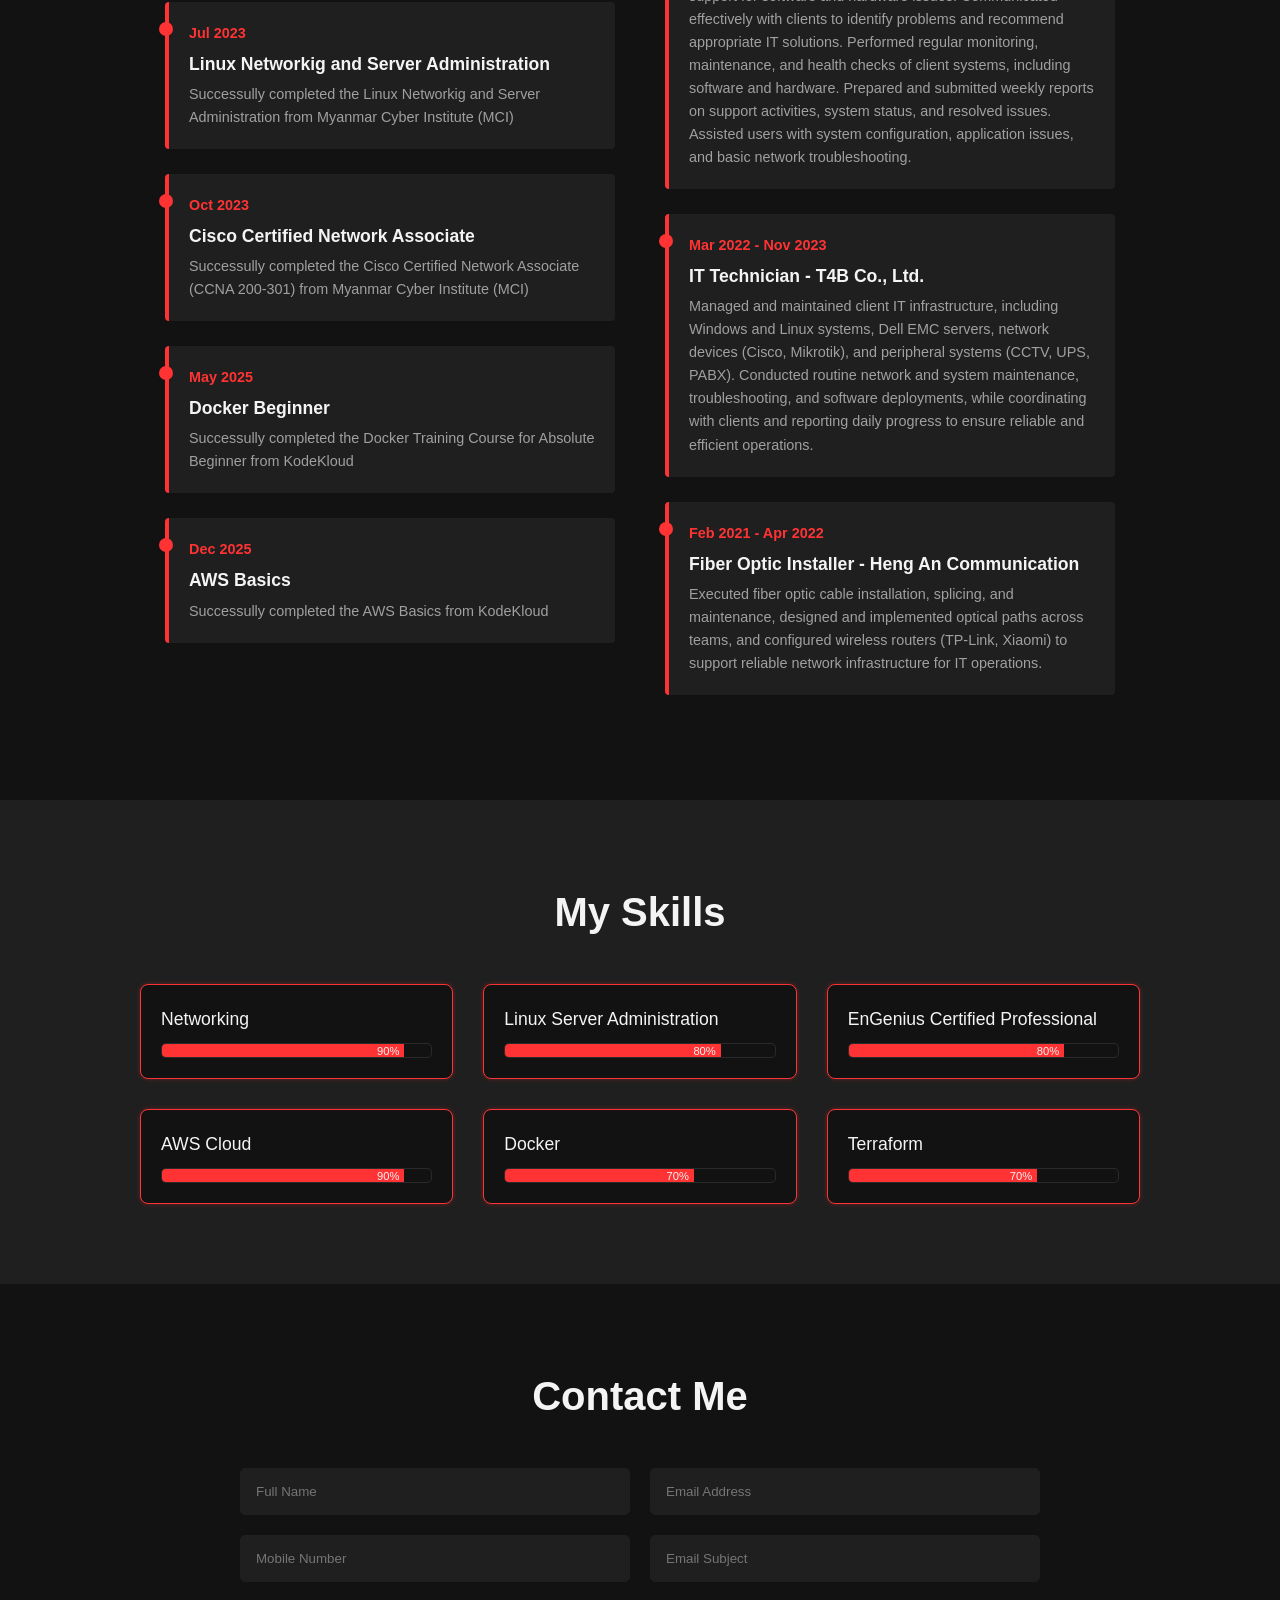
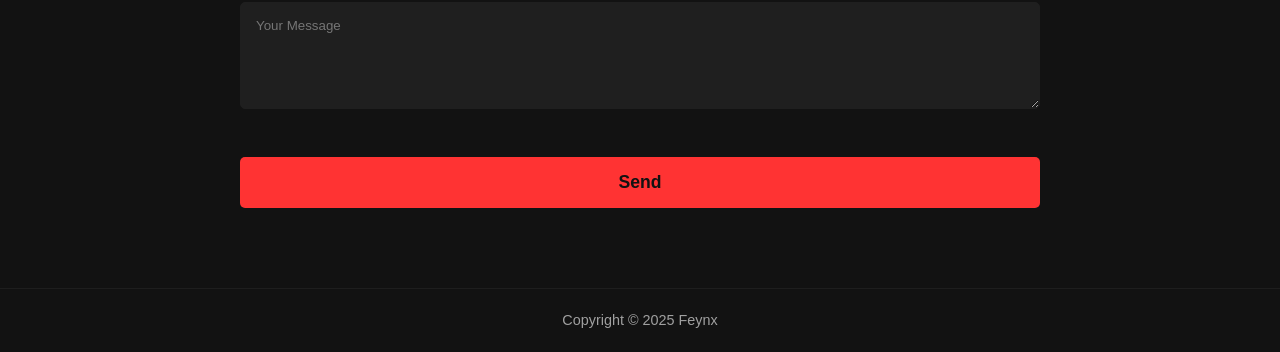
==== commit d0621e1e: "Fix typo in AWS Basics completion message" ====
--- a/index.html
+++ b/index.html
@@ -100,7 +100,7 @@
     <div class="timeline-item">
         <span class="timeline-date">Dec 2025</span>
         <h4>AWS Basics </h4>
-        <p>Successully completed the AWS Basi from KodeKloud </p>
+        <p>Successully completed the AWS Basics from KodeKloud </p>
     </div>
                 
 </div>
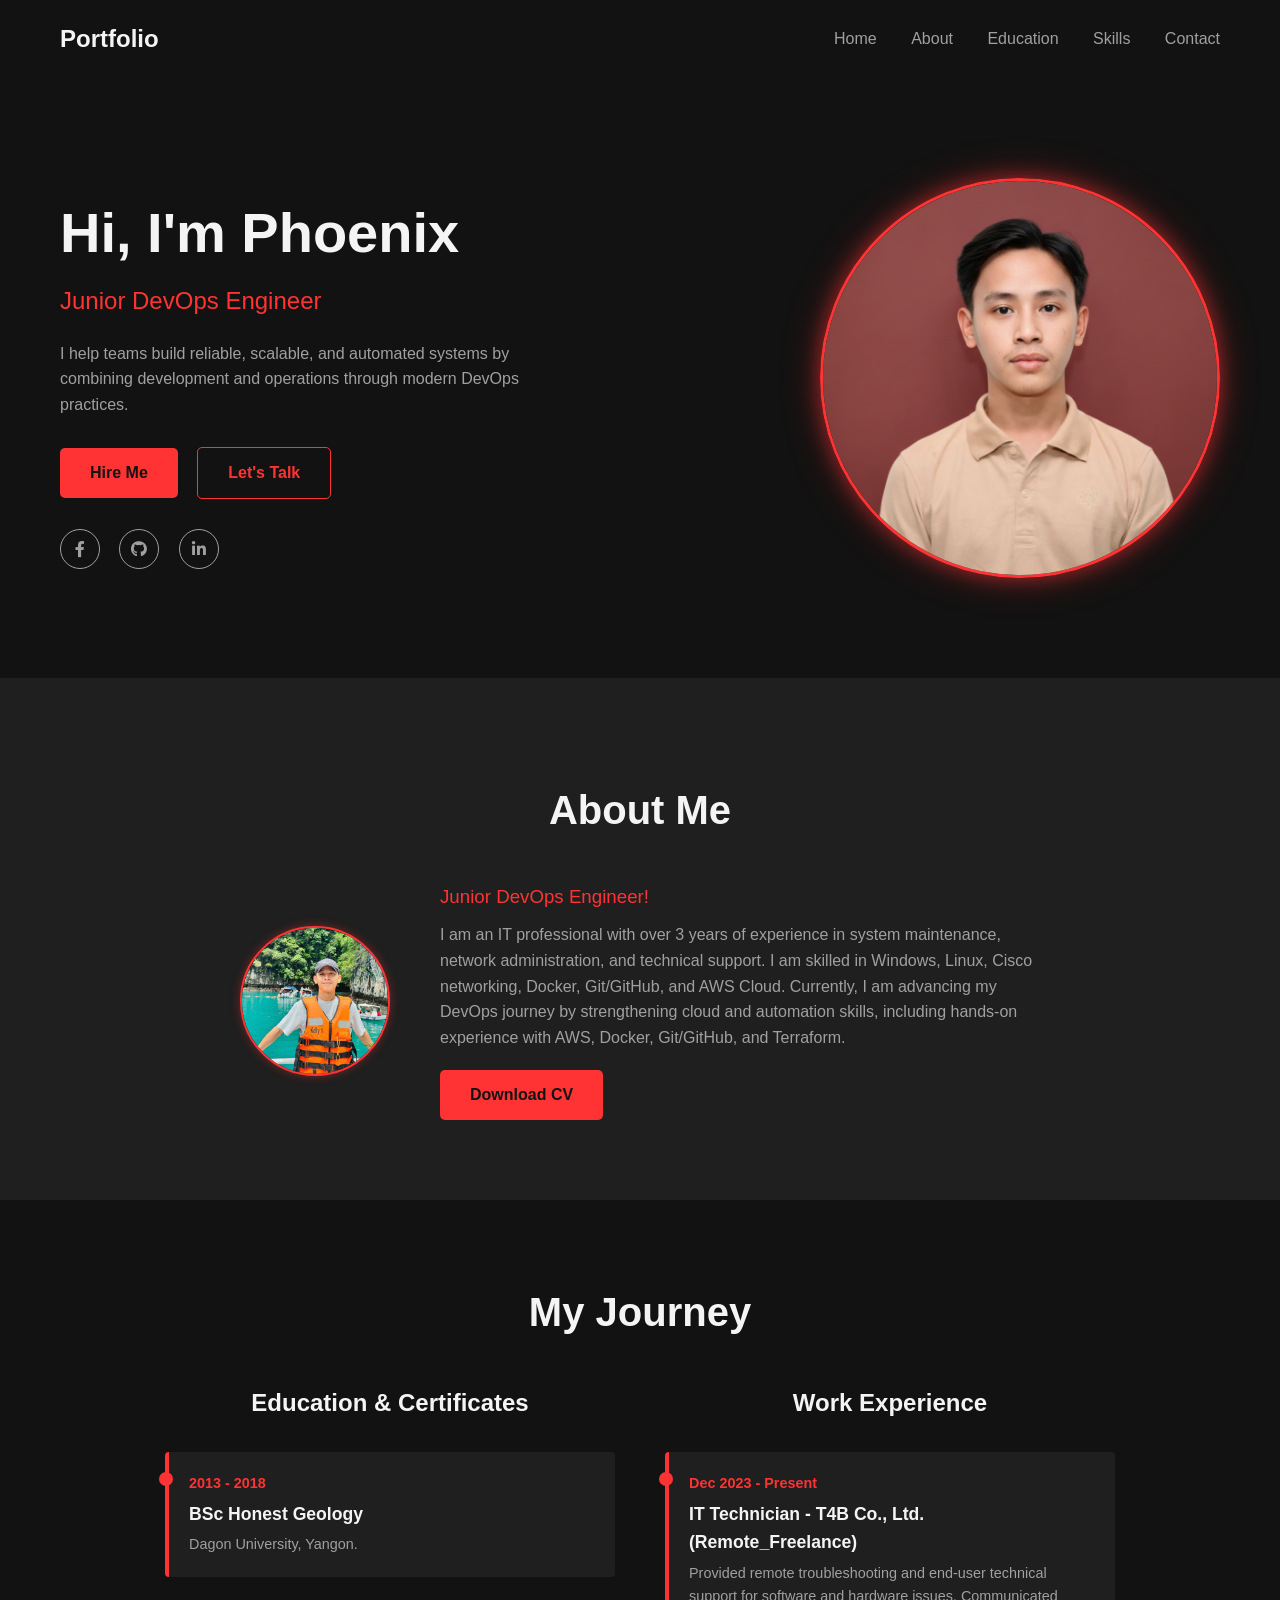
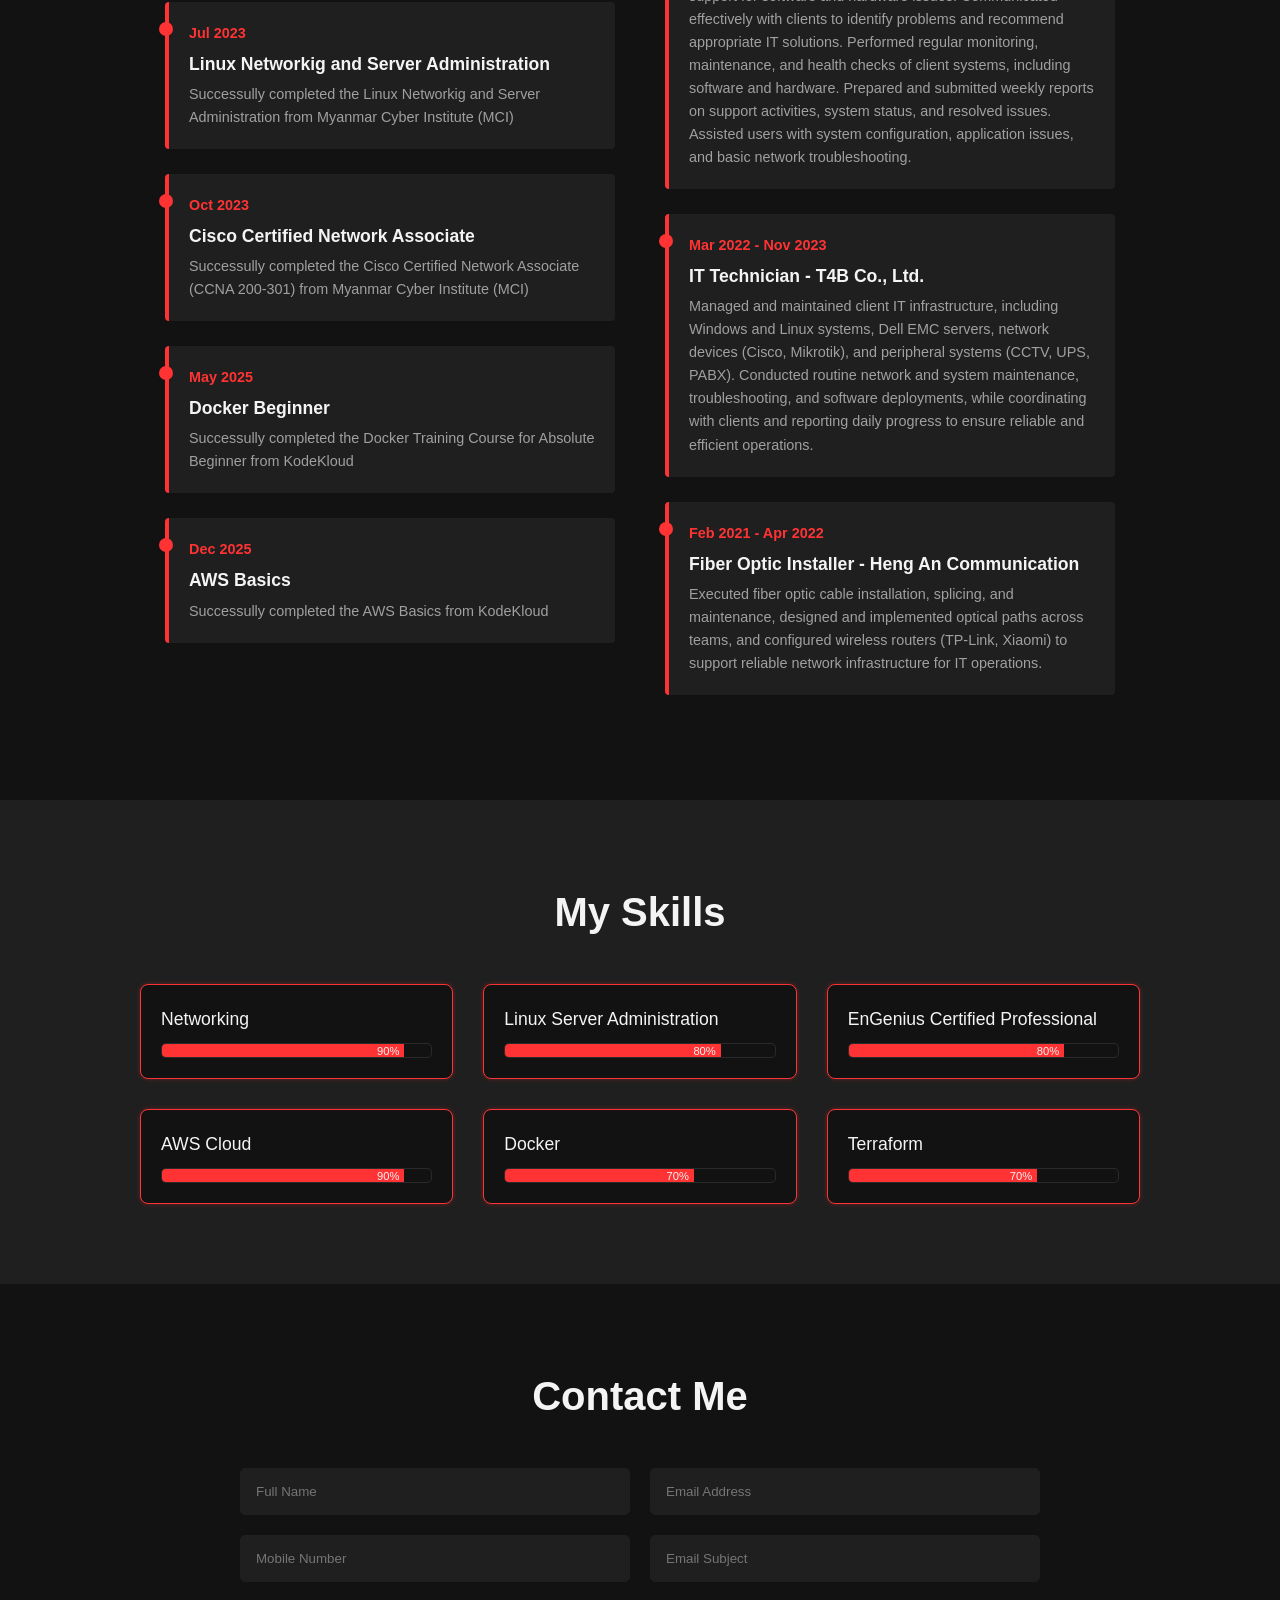
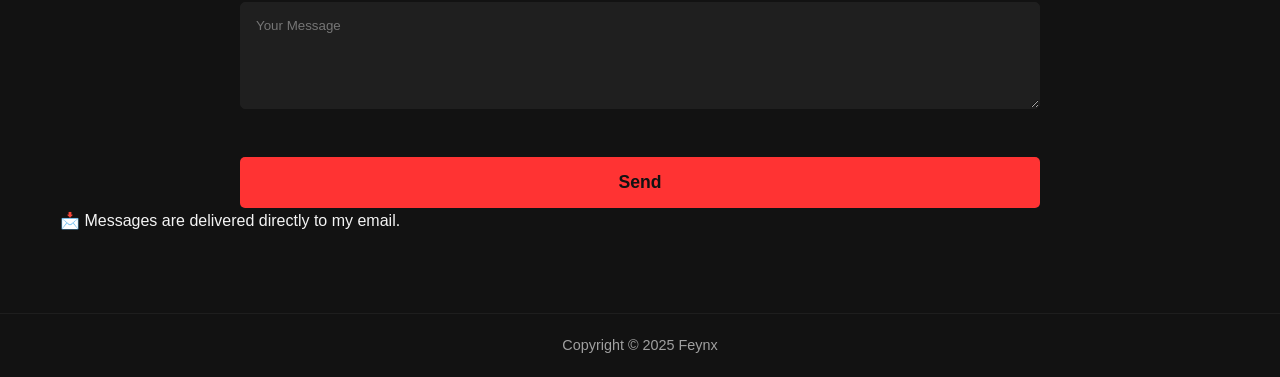
==== commit 65fc2051: "Modify contact form with action URL and captcha setting Updated contact form to include action URL a" ====
--- a/index.html
+++ b/index.html
@@ -173,7 +173,10 @@
         <section id="contact" class="contact-section">
             <div class="container">
                 <h2>Contact Me</h2>
-                <form class="contact-form">
+                <form class="contact-form"
+                action="https://formspree.io/f/mrelopqd"
+                method="POST"
+                >
                     <div class="form-row">
                         <input type="text" placeholder="Full Name" required>
                         <input type="email" placeholder="Email Address" required>
@@ -183,8 +186,15 @@
                         <input type="text" placeholder="Email Subject" required>
                     </div>
                     <textarea placeholder="Your Message" rows="5" required></textarea>
+                    
+                    <!-- Optional: Disable captcha if needed -->
+                    <input type="hidden" name="_captcha" value="false">
                     <button type="submit" class="btn-submit">Send</button>
                 </form>
+                <p class="contact-note">
+                    📩 Messages are delivered directly to my email.
+                </p>
+                
             </div>
         </section>
     </main>
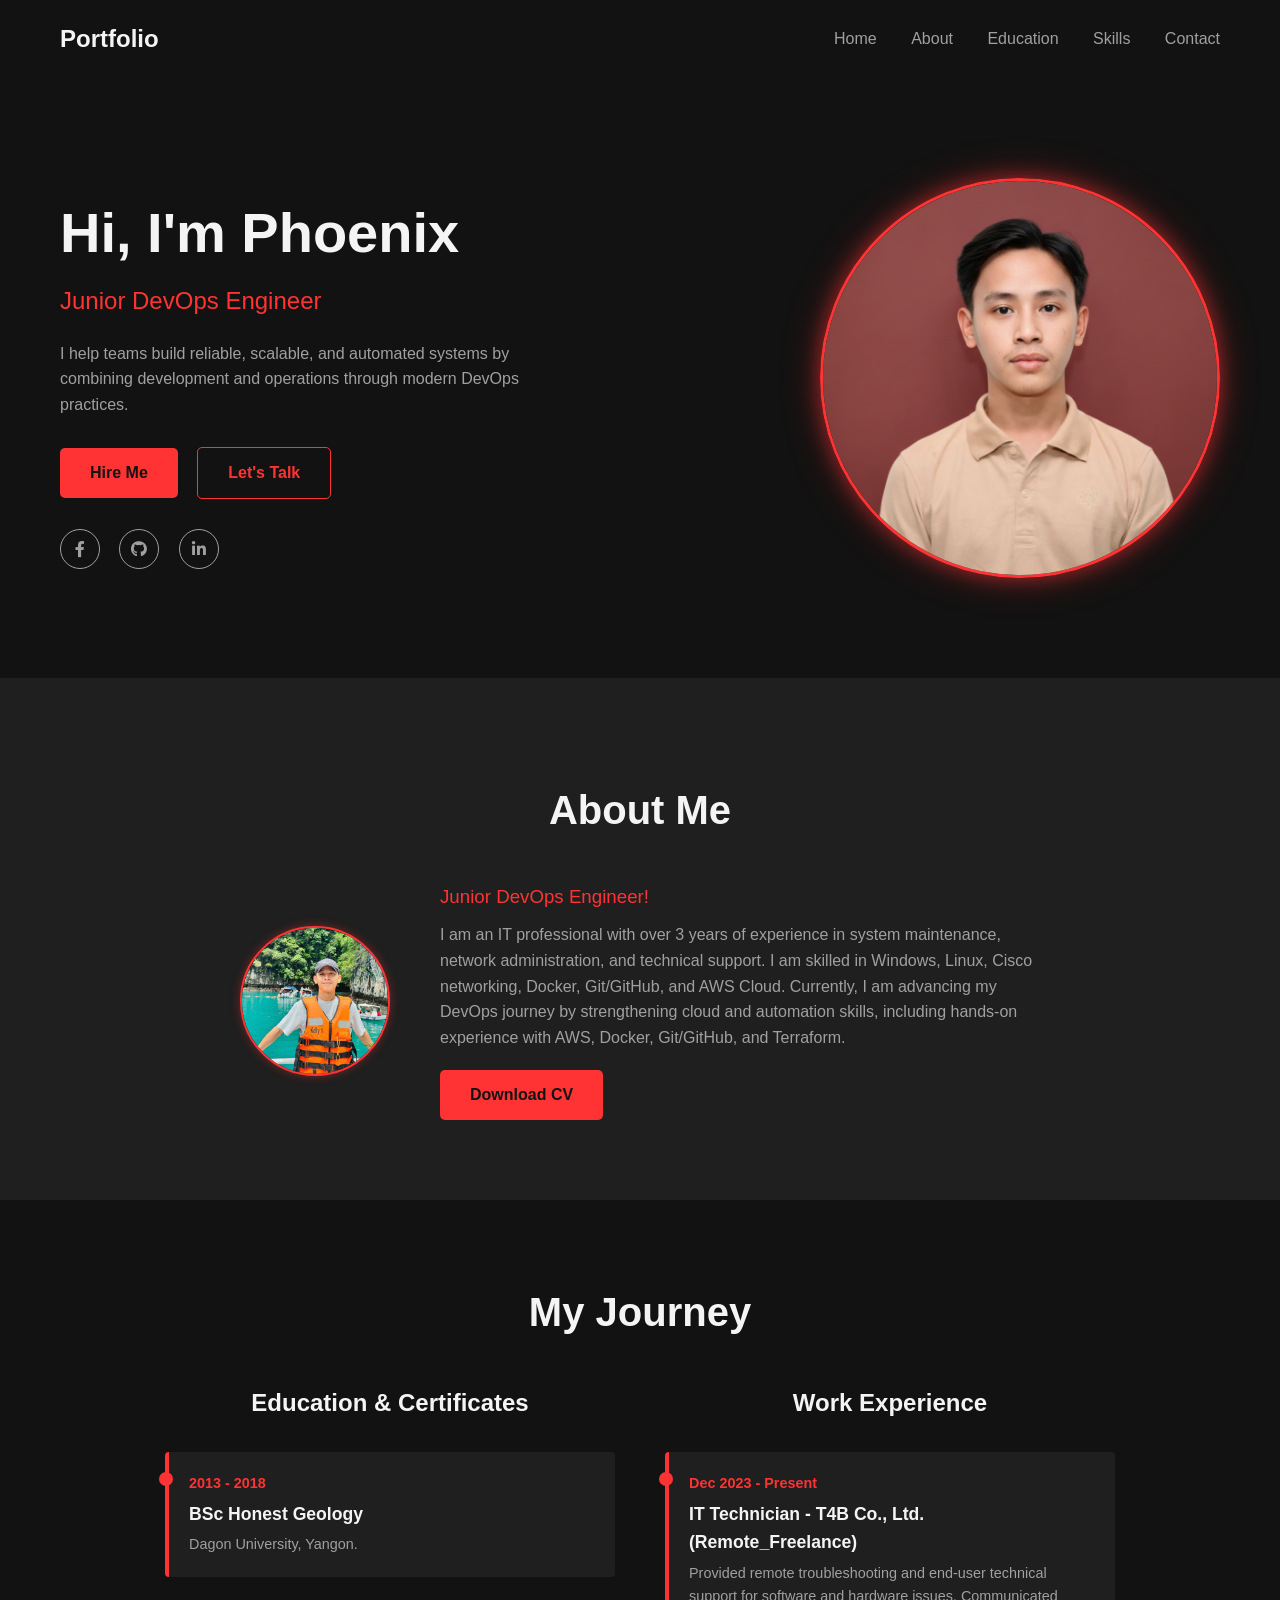
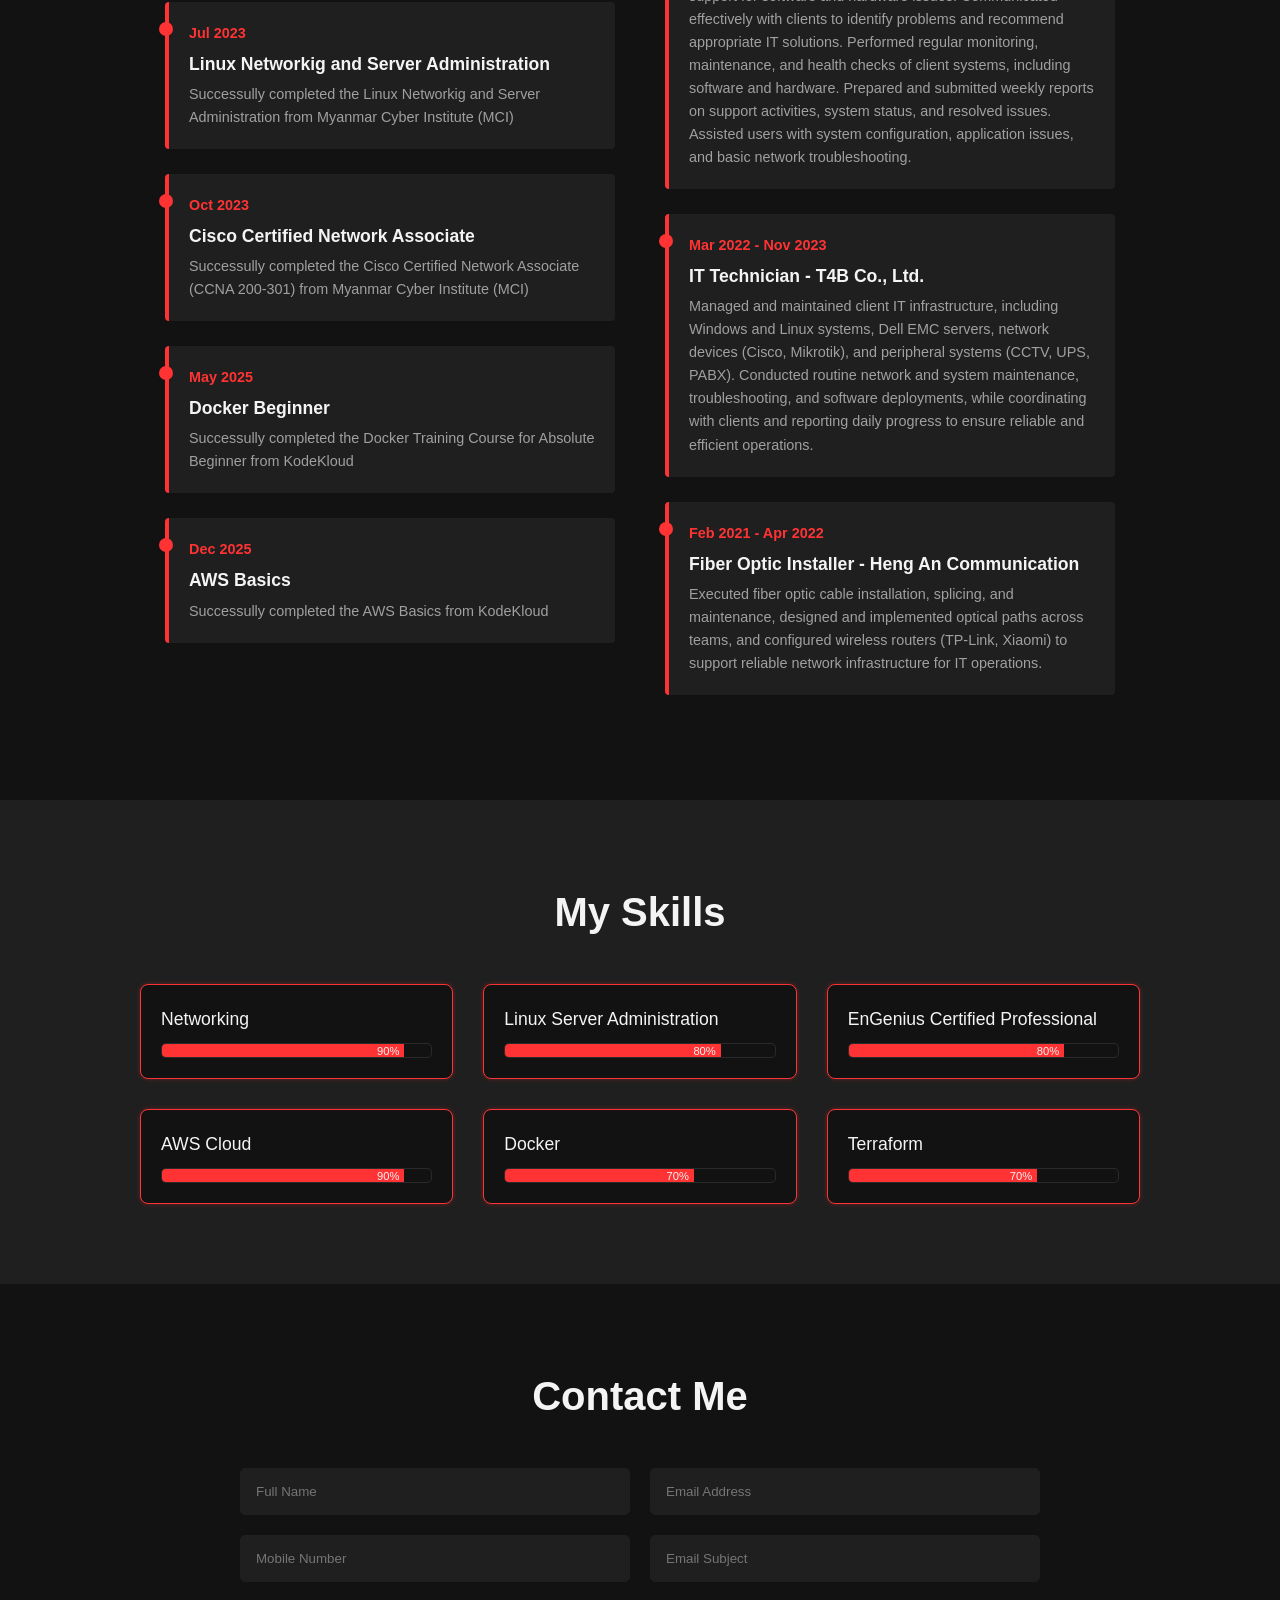
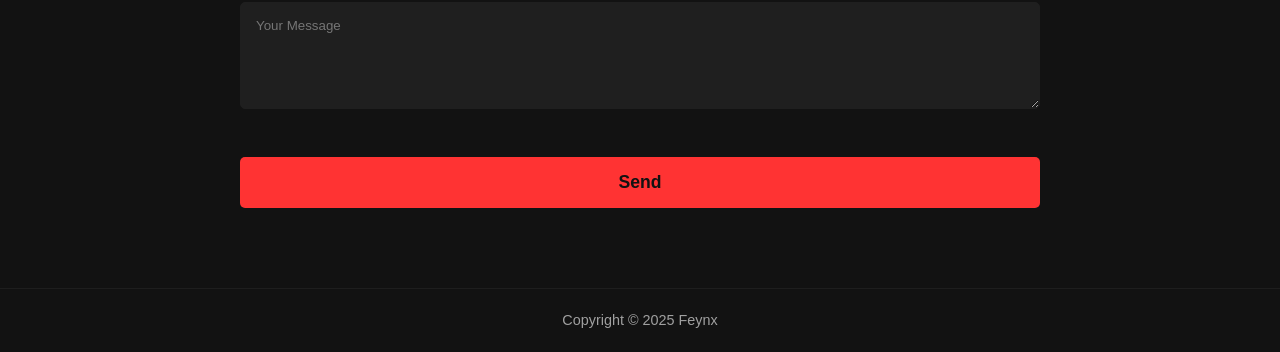
==== commit 5c954e17: "Remove contact note from index.html Removed contact note about message delivery." ====
--- a/index.html
+++ b/index.html
@@ -191,9 +191,6 @@
                     <input type="hidden" name="_captcha" value="false">
                     <button type="submit" class="btn-submit">Send</button>
                 </form>
-                <p class="contact-note">
-                    📩 Messages are delivered directly to my email.
-                </p>
                 
             </div>
         </section>
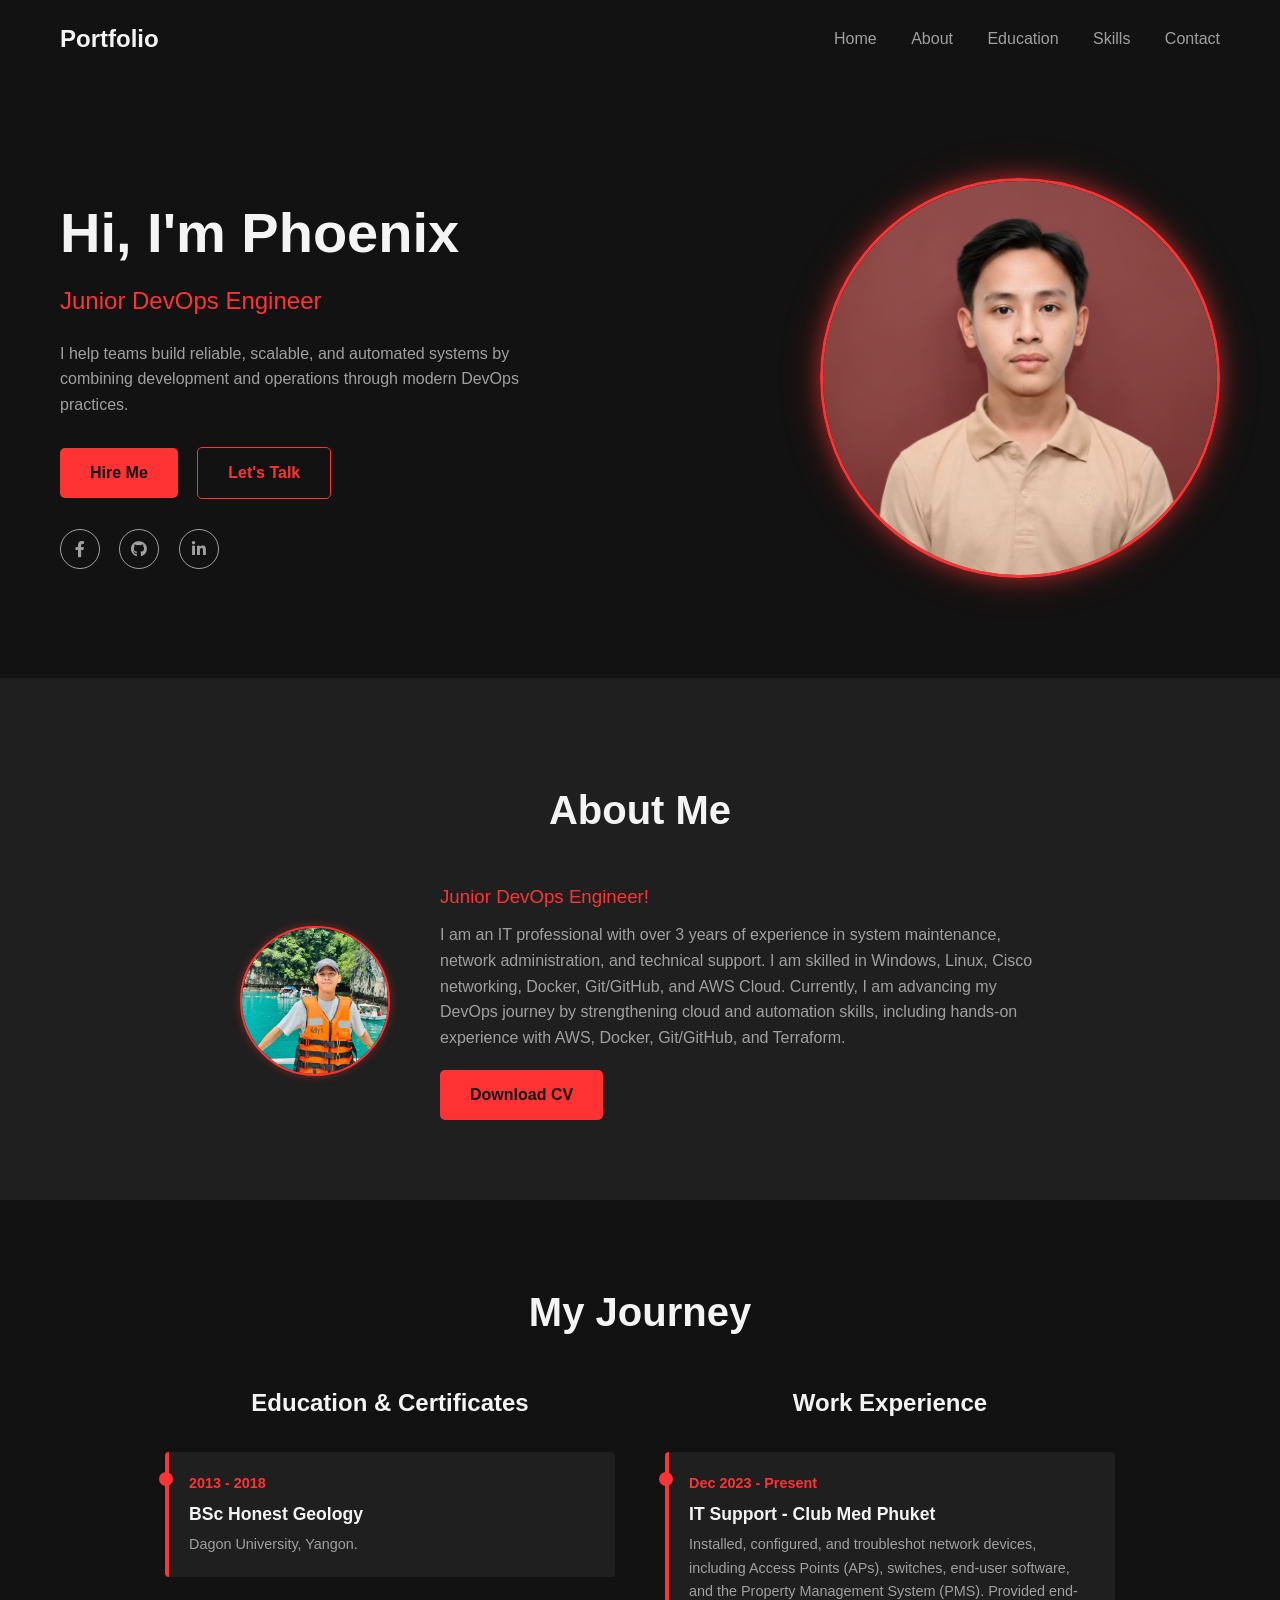
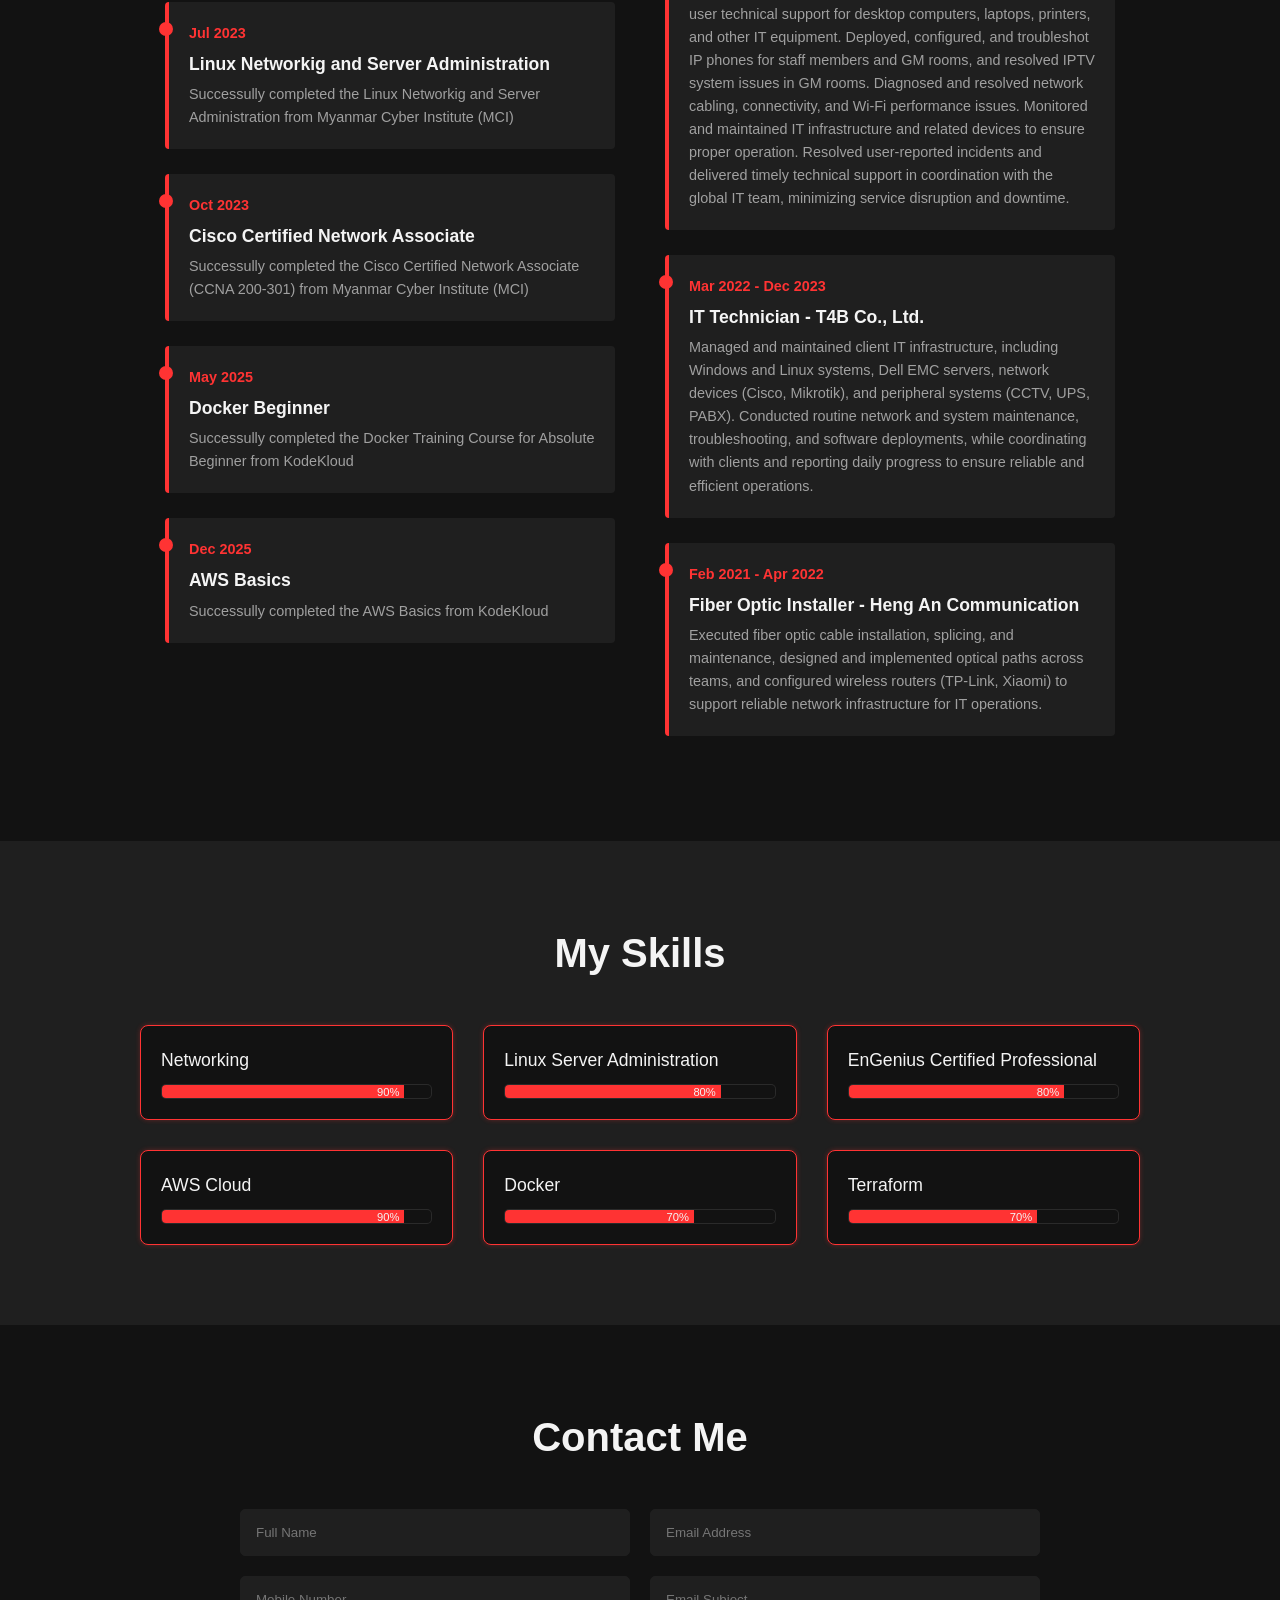
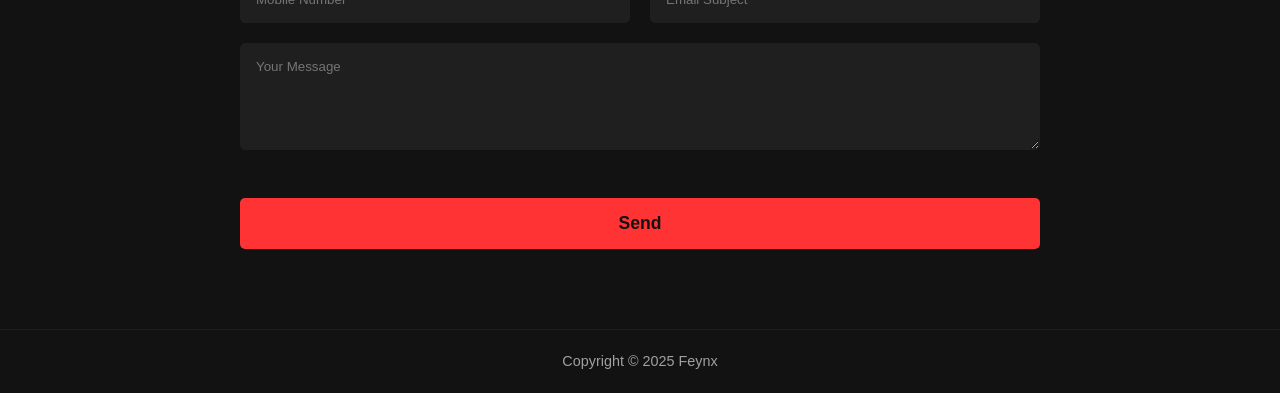
==== commit f289f314: "Revise job details for IT positions Updated job title and responsibilities for IT role at Club Med P" ====
--- a/index.html
+++ b/index.html
@@ -110,12 +110,12 @@
                 
                 <div class="timeline-item">
                     <span class="timeline-date">Dec 2023 - Present</span>
-                    <h4>IT Technician - T4B Co., Ltd. (Remote_Freelance)</h4>
-                    <p>Provided remote troubleshooting and end-user technical support for software and hardware issues. Communicated effectively with clients to identify problems and recommend appropriate IT solutions. Performed regular monitoring, maintenance, and health checks of client systems, including software and hardware. Prepared and submitted weekly reports on support activities, system status, and resolved issues. Assisted users with system configuration, application issues, and basic network troubleshooting.</p>
+                    <h4>IT Support - Club Med Phuket</h4>
+                    <p>Installed, configured, and troubleshot network devices, including Access Points (APs), switches, end-user software, and the Property Management System (PMS). Provided end-user technical support for desktop computers, laptops, printers, and other IT equipment. Deployed, configured, and troubleshot IP phones for staff members and GM rooms, and resolved IPTV system issues in GM rooms. Diagnosed and resolved network cabling, connectivity, and Wi-Fi performance issues. Monitored and maintained IT infrastructure and related devices to ensure proper operation. Resolved user-reported incidents and delivered timely technical support in coordination with the global IT team, minimizing service disruption and downtime.</p>
                 </div>
                 
                 <div class="timeline-item">
-                    <span class="timeline-date">Mar 2022 - Nov 2023</span>
+                    <span class="timeline-date">Mar 2022 - Dec 2023</span>
                     <h4>IT Technician - T4B Co., Ltd.</h4>
                     <p>Managed and maintained client IT infrastructure, including Windows and Linux systems, Dell EMC servers, network devices (Cisco, Mikrotik), and peripheral systems (CCTV, UPS, PABX). Conducted routine network and system maintenance, troubleshooting, and software deployments, while coordinating with clients and reporting daily progress to ensure reliable and efficient operations.</p>
                 </div>
@@ -178,14 +178,14 @@
                 method="POST"
                 >
                     <div class="form-row">
-                        <input type="text" placeholder="Full Name" required>
-                        <input type="email" placeholder="Email Address" required>
+                        <input type="text" name="name" placeholder="Full Name" required>
+                        <input type="email" name="email" placeholder="Email Address" required>
                     </div>
                     <div class="form-row">
-                        <input type="text" placeholder="Mobile Number" required>
-                        <input type="text" placeholder="Email Subject" required>
-                    </div>
-                    <textarea placeholder="Your Message" rows="5" required></textarea>
+                        <input type="text" name="phone" placeholder="Mobile Number" required>
+                        <input type="text" name="subject" placeholder="Email Subject" required>
+                    </div>
+                    <textarea name="message" placeholder="Your Message" rows="5" required></textarea>
                     
                     <!-- Optional: Disable captcha if needed -->
                     <input type="hidden" name="_captcha" value="false">
